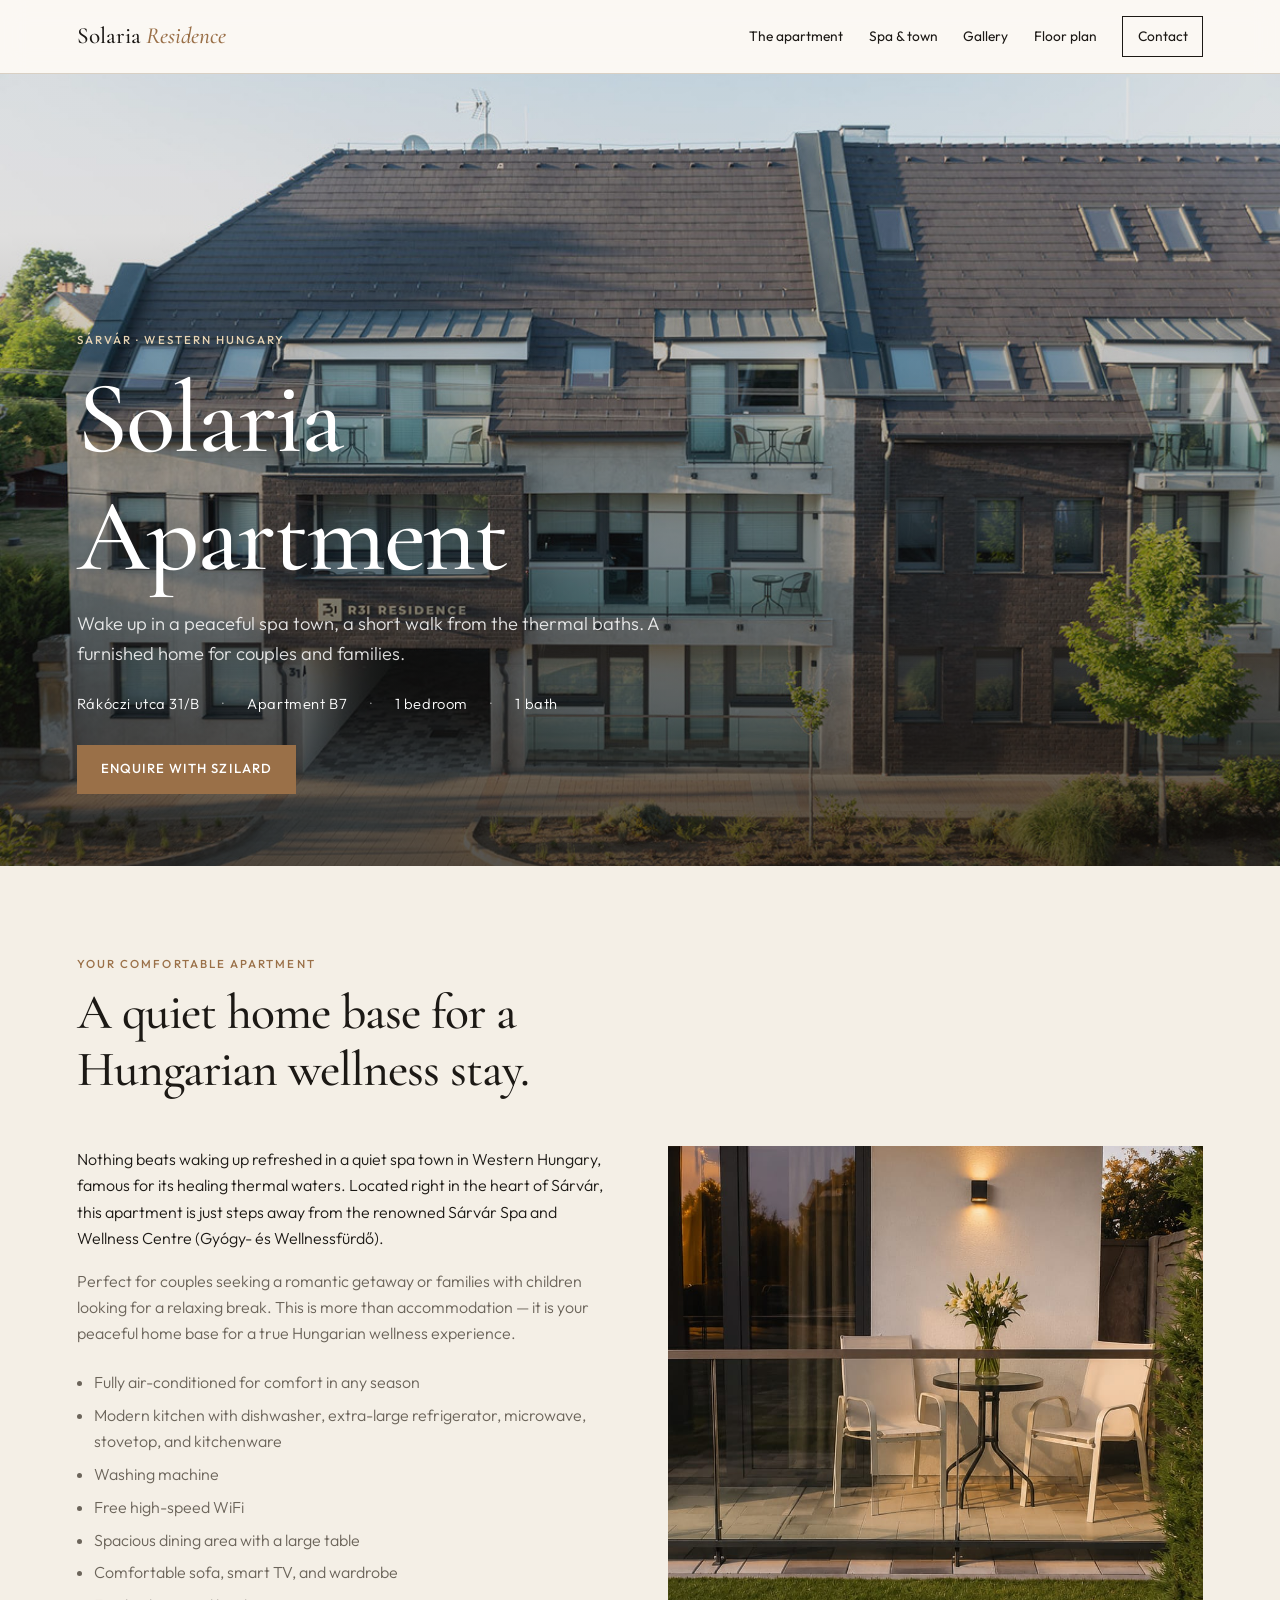
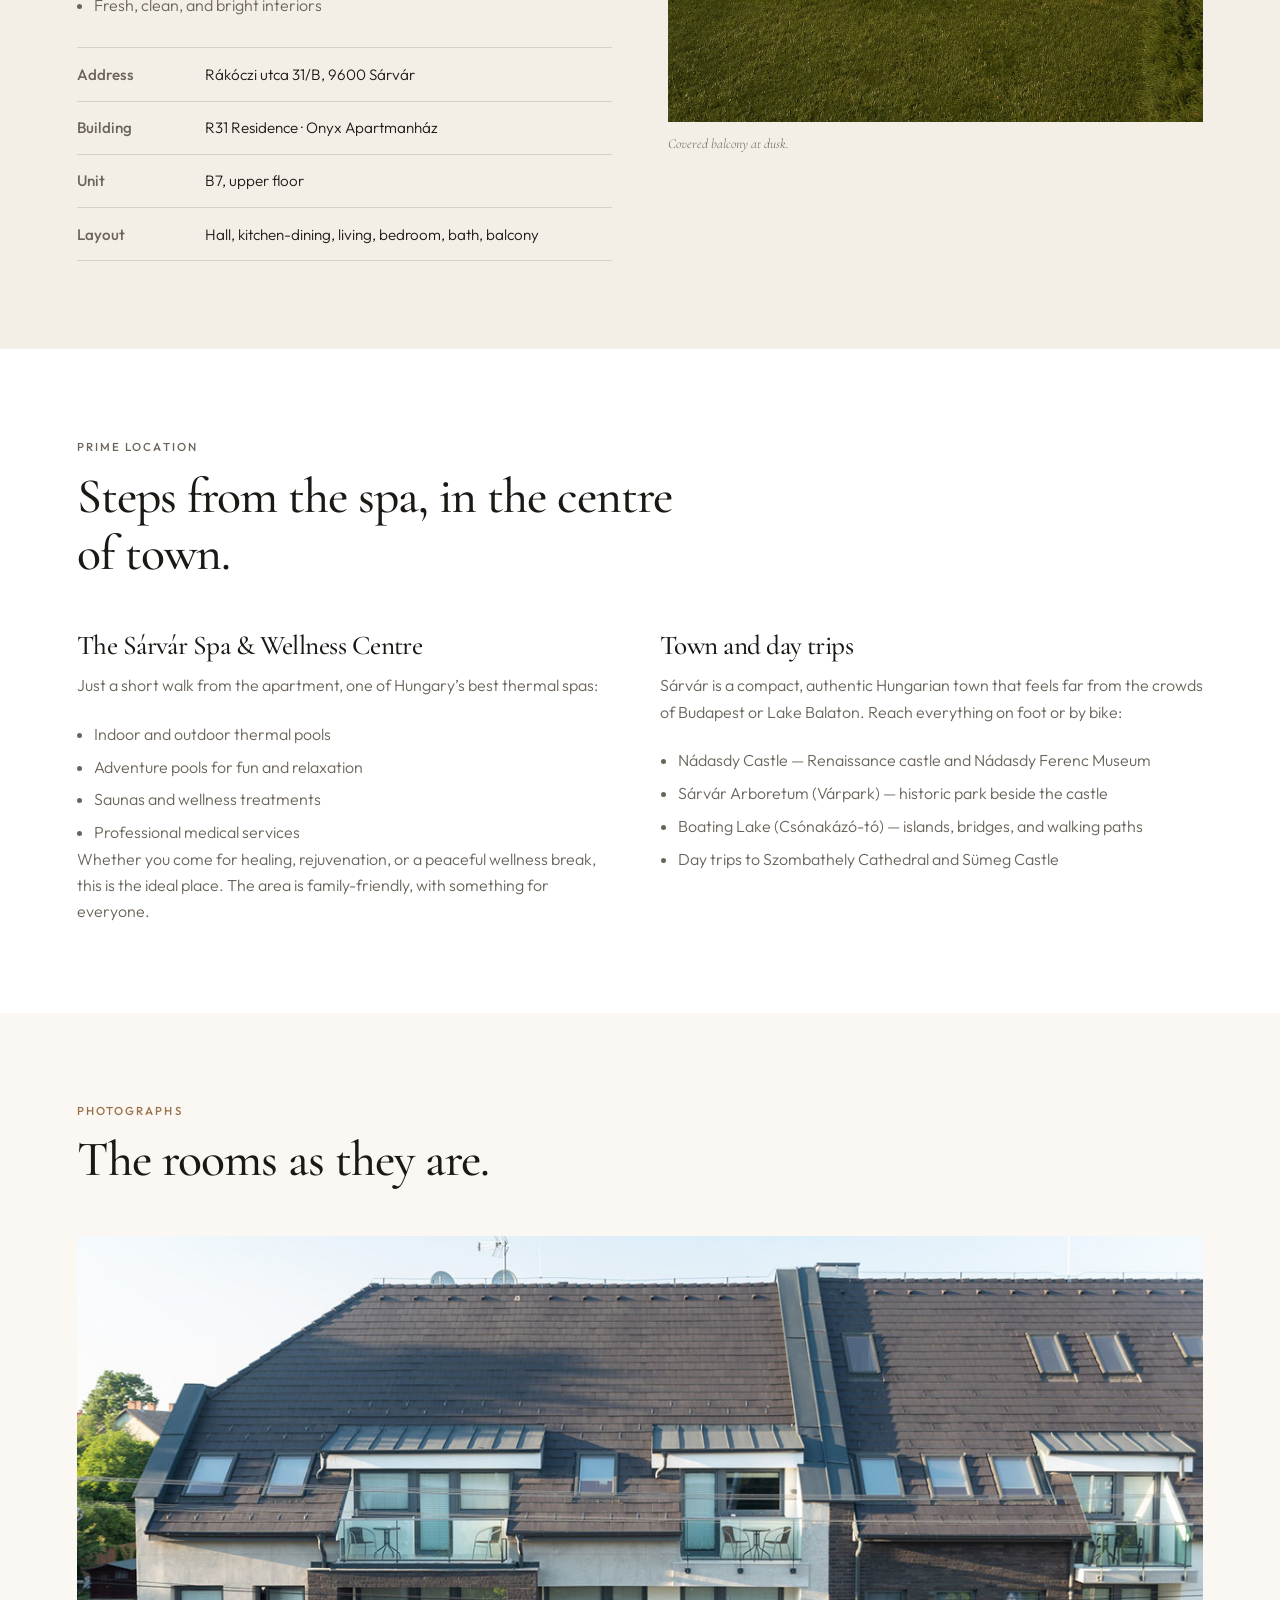
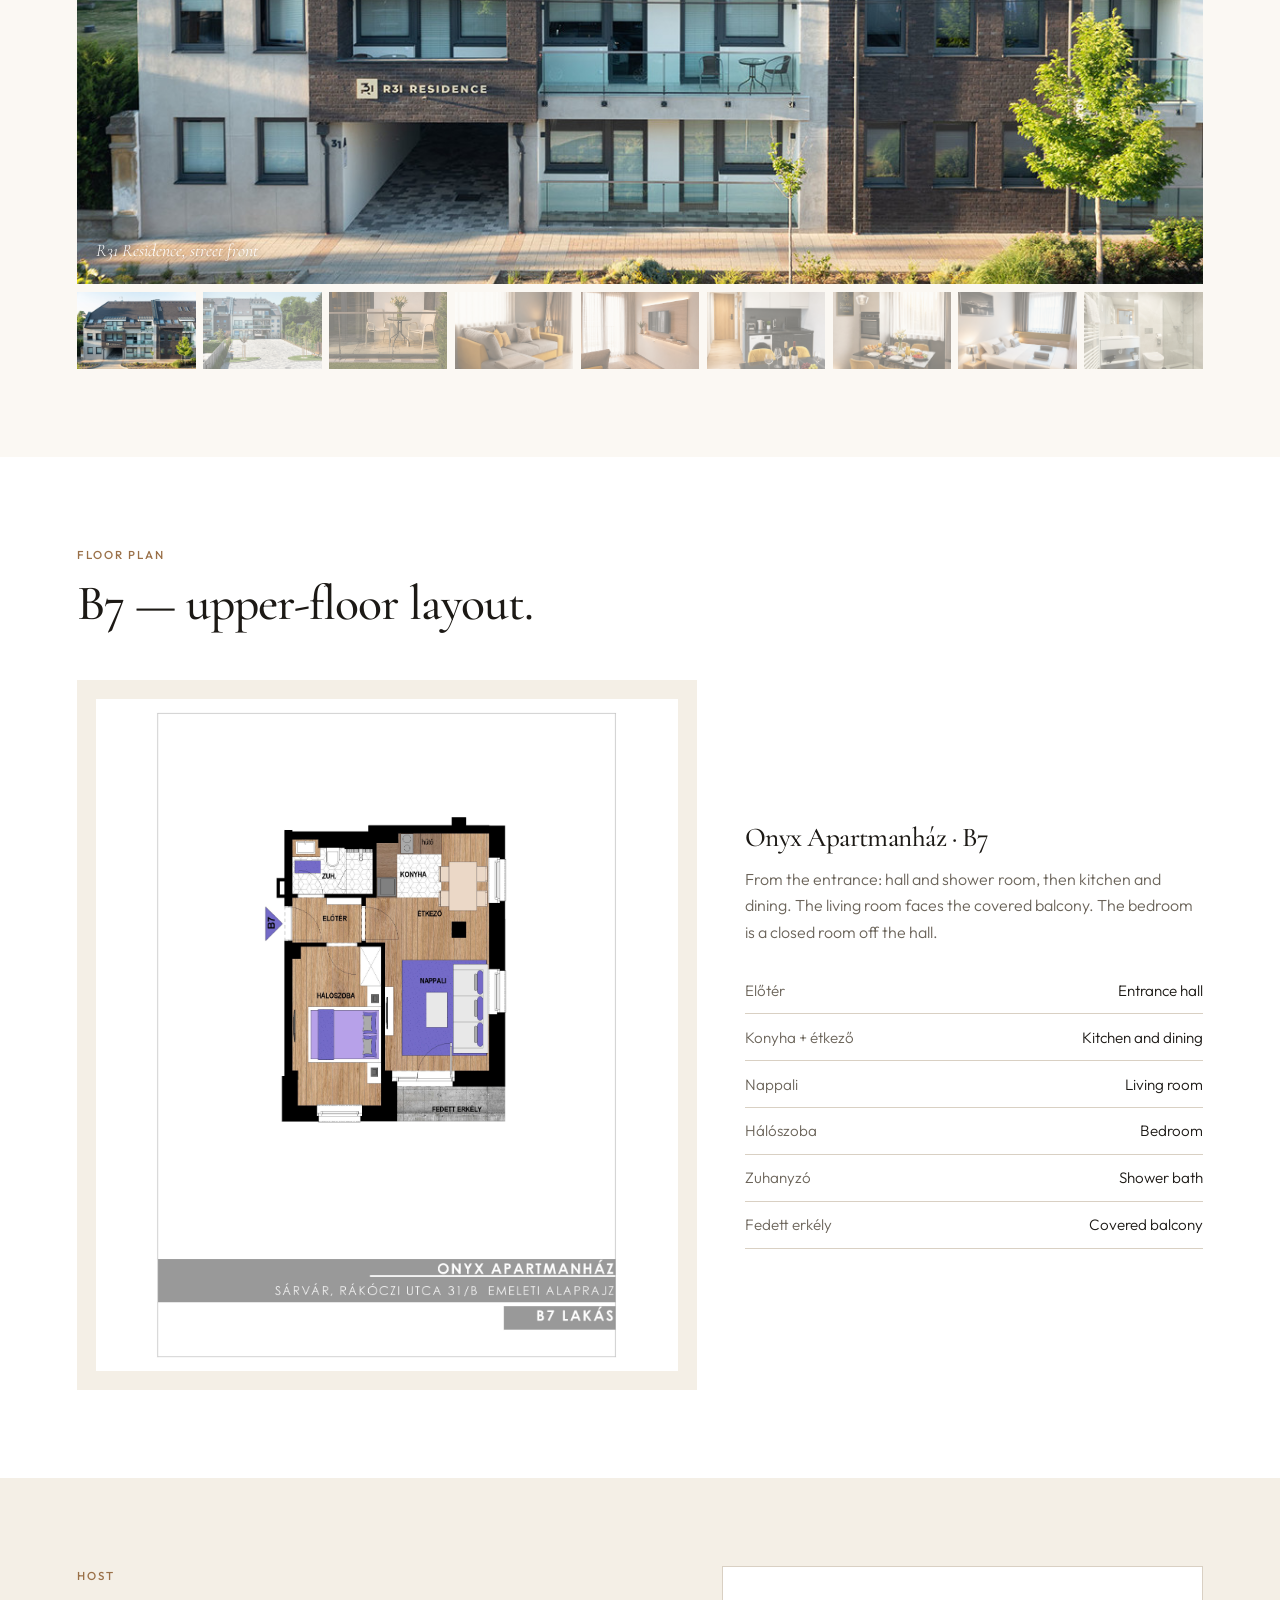
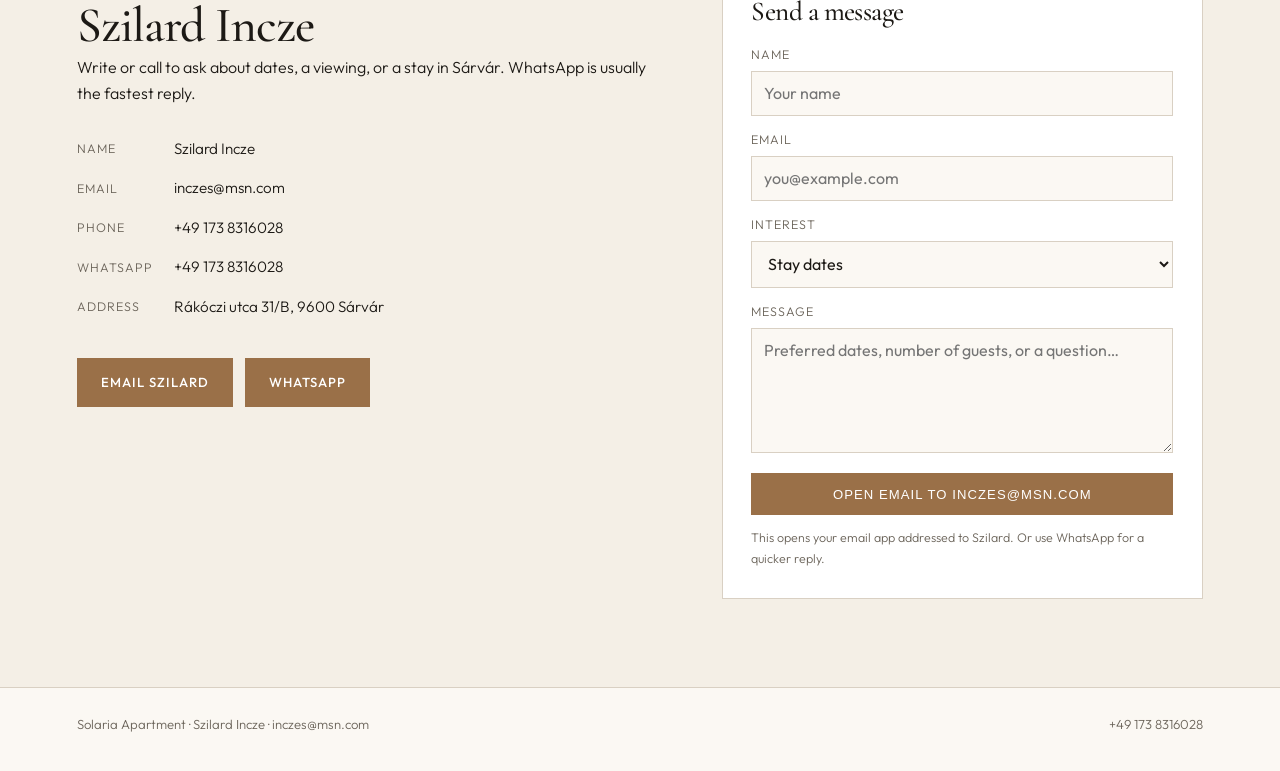
==== index.html @ 0aedefdc "Add files via upload" ====
<!DOCTYPE html>
<html lang="en">
<head>
  <meta charset="UTF-8">
  <meta name="viewport" content="width=device-width, initial-scale=1.0">
  <title>Solaria Apartment — Sárvár Wellness Escape</title>
  <link rel="preconnect" href="https://fonts.googleapis.com">
  <link rel="preconnect" href="https://fonts.gstatic.com" crossorigin>
  <link href="https://fonts.googleapis.com/css2?family=Cormorant+Garamond:ital,wght@0,400;0,500;0,600;1,400;1,500&family=Outfit:wght@300;400;500;600&display=swap" rel="stylesheet">
  <link rel="stylesheet" href="styles.css">
</head>
<body>
  <input type="checkbox" id="nav-toggle" hidden>

  <header class="site-header">
    <a class="logo" href="#top">Solaria <span>Residence</span></a>
    <label for="nav-toggle" class="menu-btn" aria-label="Open menu">
      <span></span><span></span>
    </label>
    <nav class="nav">
      <a href="#apartment">The apartment</a>
      <a href="#spa">Spa &amp; town</a>
      <a href="#gallery">Gallery</a>
      <a href="#plans">Floor plan</a>
      <a href="#contact" class="nav-cta">Contact</a>
    </nav>
  </header>

  <main id="top">
    <section class="hero">
      <img src="images/exterior-facade.jpg" alt="R31 Residence facade on Rákóczi utca, Sárvár">
      <div class="hero-overlay"></div>
      <div class="hero-copy">
        <p class="eyebrow">Sárvár · Western Hungary</p>
        <h1>Solaria Apartment</h1>
        <p class="lede">Wake up in a peaceful spa town, a short walk from the thermal baths. A furnished home for couples and families.</p>
        <div class="hero-meta">
          <span>Rákóczi utca 31/B</span>
          <span>Apartment B7</span>
          <span>1 bedroom</span>
          <span>1 bath</span>
        </div>
        <a class="btn" href="#contact">Enquire with Szilard</a>
      </div>
    </section>

    <section id="apartment" class="section featured">
      <div class="section-intro">
        <p class="eyebrow">Your comfortable apartment</p>
        <h2>A quiet home base for a Hungarian wellness stay.</h2>
      </div>
      <div class="featured-grid">
        <div class="prose">
          <p>Nothing beats waking up refreshed in a quiet spa town in Western Hungary, famous for its healing thermal waters. Located right in the heart of Sárvár, this apartment is just steps away from the renowned Sárvár Spa and Wellness Centre (Gyógy- és Wellnessfürdő).</p>
          <p>Perfect for couples seeking a romantic getaway or families with children looking for a relaxing break. This is more than accommodation — it is your peaceful home base for a true Hungarian wellness experience.</p>
          <ul class="amenity-list">
            <li>Fully air-conditioned for comfort in any season</li>
            <li>Modern kitchen with dishwasher, extra-large refrigerator, microwave, stovetop, and kitchenware</li>
            <li>Washing machine</li>
            <li>Free high-speed WiFi</li>
            <li>Spacious dining area with a large table</li>
            <li>Comfortable sofa, smart TV, and wardrobe</li>
            <li>Fresh, clean, and bright interiors</li>
          </ul>
          <ul class="facts">
            <li><strong>Address</strong> Rákóczi utca 31/B, 9600 Sárvár</li>
            <li><strong>Building</strong> R31 Residence · Onyx Apartmanház</li>
            <li><strong>Unit</strong> B7, upper floor</li>
            <li><strong>Layout</strong> Hall, kitchen-dining, living, bedroom, bath, balcony</li>
          </ul>
        </div>
        <figure class="featured-side">
          <img src="images/balcony.jpg" alt="Balcony with two chairs and evening light">
          <figcaption>Covered balcony at dusk.</figcaption>
        </figure>
      </div>
    </section>

    <section id="spa" class="section location">
      <div class="section-intro">
        <p class="eyebrow">Prime location</p>
        <h2>Steps from the spa, in the centre of town.</h2>
      </div>
      <div class="location-grid">
        <article>
          <h3>The Sárvár Spa &amp; Wellness Centre</h3>
          <p>Just a short walk from the apartment, one of Hungary’s best thermal spas:</p>
          <ul class="amenity-list">
            <li>Indoor and outdoor thermal pools</li>
            <li>Adventure pools for fun and relaxation</li>
            <li>Saunas and wellness treatments</li>
            <li>Professional medical services</li>
          </ul>
          <p>Whether you come for healing, rejuvenation, or a peaceful wellness break, this is the ideal place. The area is family-friendly, with something for everyone.</p>
        </article>
        <article>
          <h3>Town and day trips</h3>
          <p>Sárvár is a compact, authentic Hungarian town that feels far from the crowds of Budapest or Lake Balaton. Reach everything on foot or by bike:</p>
          <ul class="amenity-list">
            <li>Nádasdy Castle — Renaissance castle and Nádasdy Ferenc Museum</li>
            <li>Sárvár Arboretum (Várpark) — historic park beside the castle</li>
            <li>Boating Lake (Csónakázó-tó) — islands, bridges, and walking paths</li>
            <li>Day trips to Szombathely Cathedral and Sümeg Castle</li>
          </ul>
        </article>
      </div>
    </section>

    <section id="gallery" class="section gallery">
      <div class="section-intro">
        <p class="eyebrow">Photographs</p>
        <h2>The rooms as they are.</h2>
      </div>

      <input type="radio" name="gallery" id="g1" checked hidden>
      <input type="radio" name="gallery" id="g2" hidden>
      <input type="radio" name="gallery" id="g3" hidden>
      <input type="radio" name="gallery" id="g4" hidden>
      <input type="radio" name="gallery" id="g5" hidden>
      <input type="radio" name="gallery" id="g6" hidden>
      <input type="radio" name="gallery" id="g7" hidden>
      <input type="radio" name="gallery" id="g8" hidden>
      <input type="radio" name="gallery" id="g9" hidden>

      <div class="viewer">
        <figure class="slide s1"><img src="images/exterior-facade.jpg" alt="Street facade of R31 Residence"><figcaption>R31 Residence, street front</figcaption></figure>
        <figure class="slide s2"><img src="images/exterior-courtyard.jpg" alt="Inner courtyard and paved drive"><figcaption>Courtyard</figcaption></figure>
        <figure class="slide s3"><img src="images/balcony.jpg" alt="Terrace table and chairs at sunset"><figcaption>Balcony</figcaption></figure>
        <figure class="slide s4"><img src="images/living-sofa.jpg" alt="Mustard and grey corner sofa in the living room"><figcaption>Living room</figcaption></figure>
        <figure class="slide s5"><img src="images/living-tv.jpg" alt="Living room television wall and balcony doors"><figcaption>Living room toward the balcony</figcaption></figure>
        <figure class="slide s6"><img src="images/kitchen.jpg" alt="Kitchen counter, washer, and dining table"><figcaption>Kitchen</figcaption></figure>
        <figure class="slide s7"><img src="images/dining.jpg" alt="Dining table set for breakfast beside the oven tower"><figcaption>Dining</figcaption></figure>
        <figure class="slide s8"><img src="images/bedroom.jpg" alt="Bedroom with double bed and window"><figcaption>Bedroom</figcaption></figure>
        <figure class="slide s9"><img src="images/bathroom.jpg" alt="Shower bathroom with marble-look tile"><figcaption>Bathroom</figcaption></figure>
      </div>

      <div class="thumbs">
        <label for="g1"><img src="images/exterior-facade.jpg" alt=""></label>
        <label for="g2"><img src="images/exterior-courtyard.jpg" alt=""></label>
        <label for="g3"><img src="images/balcony.jpg" alt=""></label>
        <label for="g4"><img src="images/living-sofa.jpg" alt=""></label>
        <label for="g5"><img src="images/living-tv.jpg" alt=""></label>
        <label for="g6"><img src="images/kitchen.jpg" alt=""></label>
        <label for="g7"><img src="images/dining.jpg" alt=""></label>
        <label for="g8"><img src="images/bedroom.jpg" alt=""></label>
        <label for="g9"><img src="images/bathroom.jpg" alt=""></label>
      </div>
    </section>

    <section id="plans" class="section plans">
      <div class="section-intro">
        <p class="eyebrow">Floor plan</p>
        <h2>B7 — upper-floor layout.</h2>
      </div>
      <div class="plan-block">
        <figure>
          <img src="images/floor-plan.jpg" alt="Floor plan of apartment B7, Rákóczi utca 31/B, Sárvár">
        </figure>
        <div class="plan-notes">
          <h3>Onyx Apartmanház · B7</h3>
          <p>From the entrance: hall and shower room, then kitchen and dining. The living room faces the covered balcony. The bedroom is a closed room off the hall.</p>
          <dl>
            <div><dt>Előtér</dt><dd>Entrance hall</dd></div>
            <div><dt>Konyha + étkező</dt><dd>Kitchen and dining</dd></div>
            <div><dt>Nappali</dt><dd>Living room</dd></div>
            <div><dt>Hálószoba</dt><dd>Bedroom</dd></div>
            <div><dt>Zuhanyzó</dt><dd>Shower bath</dd></div>
            <div><dt>Fedett erkély</dt><dd>Covered balcony</dd></div>
          </dl>
        </div>
      </div>
    </section>

    <section id="contact" class="section contact">
      <div class="contact-grid">
        <div class="agent">
          <div>
            <p class="eyebrow">Host</p>
            <h2>Szilard Incze</h2>
            <p>Write or call to ask about dates, a viewing, or a stay in Sárvár. WhatsApp is usually the fastest reply.</p>
            <ul class="contact-list">
              <li><span>Name</span> Szilard Incze</li>
              <li><span>Email</span> <a href="mailto:inczes@msn.com">inczes@msn.com</a></li>
              <li><span>Phone</span> <a href="tel:+491738316028">+49 173 8316028</a></li>
              <li><span>WhatsApp</span> <a href="https://wa.me/491738316028" target="_blank" rel="noopener">+49 173 8316028</a></li>
              <li><span>Address</span> Rákóczi utca 31/B, 9600 Sárvár</li>
            </ul>
            <div class="contact-actions">
              <a class="btn" href="mailto:inczes@msn.com">Email Szilard</a>
              <a class="btn btn-ghost" href="https://wa.me/491738316028" target="_blank" rel="noopener">WhatsApp</a>
            </div>
          </div>
        </div>

        <form class="inquiry" action="mailto:inczes@msn.com" method="get" enctype="text/plain">
          <h3>Send a message</h3>
          <label>
            Name
            <input type="text" name="name" placeholder="Your name" required>
          </label>
          <label>
            Email
            <input type="email" name="email" placeholder="you@example.com" required>
          </label>
          <label>
            Interest
            <select name="subject">
              <option>Stay dates</option>
              <option>Viewing appointment</option>
              <option>Question about the apartment</option>
            </select>
          </label>
          <label>
            Message
            <textarea name="body" rows="5" placeholder="Preferred dates, number of guests, or a question…"></textarea>
          </label>
          <button type="submit" class="btn">Open email to inczes@msn.com</button>
          <p class="form-note">This opens your email app addressed to Szilard. Or use WhatsApp for a quicker reply.</p>
        </form>
      </div>
    </section>
  </main>

  <footer class="site-footer">
    <p>Solaria Apartment · Szilard Incze · inczes@msn.com</p>
    <p>+49 173 8316028</p>
  </footer>
</body>
</html>
---- styles.css ----
:root {
  --cream: #f4efe6;
  --paper: #fbf8f3;
  --ink: #1c1915;
  --muted: #6b645a;
  --line: #d9d0c3;
  --gold: #9a7048;
  --gold-deep: #7a5634;
  --shadow: 0 18px 50px rgba(28, 25, 21, 0.12);
}

*,
*::before,
*::after {
  box-sizing: border-box;
  margin: 0;
  padding: 0;
}

html {
  scroll-behavior: smooth;
}

body {
  font-family: "Outfit", system-ui, sans-serif;
  font-weight: 300;
  color: var(--ink);
  background: var(--paper);
  line-height: 1.65;
}

img {
  max-width: 100%;
  display: block;
}

a {
  color: inherit;
  text-decoration: none;
}

h1, h2, h3 {
  font-family: "Cormorant Garamond", Georgia, serif;
  font-weight: 500;
  letter-spacing: -0.02em;
  line-height: 1.15;
}

h1 { font-size: clamp(3.2rem, 8vw, 6.4rem); }
h2 { font-size: clamp(2rem, 4vw, 3.1rem); }
h3 { font-size: 1.7rem; }

.eyebrow {
  font-family: "Outfit", sans-serif;
  font-size: 0.72rem;
  font-weight: 500;
  letter-spacing: 0.18em;
  text-transform: uppercase;
  color: var(--gold);
  margin-bottom: 0.7rem;
}

.section {
  padding: 5.5rem 6vw;
}

.section-intro {
  max-width: 38rem;
  margin-bottom: 3rem;
}

.prose p + p {
  margin-top: 1rem;
  color: var(--muted);
}

.amenity-list {
  margin: 1.4rem 0 0;
  padding-left: 1.1rem;
  color: var(--muted);
}

.amenity-list li + li {
  margin-top: 0.4rem;
}

.location {
  background: #fff;
}

.location-grid {
  display: grid;
  grid-template-columns: 1fr 1fr;
  gap: 2.5rem;
}

.location h3 {
  margin-bottom: 0.7rem;
}

.location p {
  color: var(--muted);
}

.contact-actions {
  display: flex;
  flex-wrap: wrap;
  gap: 0.7rem;
  margin-top: 0.4rem;
}

.btn-ghost {
  background: transparent;
  color: var(--ink);
  border: 1px solid var(--ink);
}

.btn-ghost:hover {
  background: var(--ink);
  color: var(--paper);
}

.btn {
  display: inline-block;
  margin-top: 1.6rem;
  padding: 0.85rem 1.5rem;
  background: var(--gold);
  color: #fff;
  font-size: 0.82rem;
  font-weight: 500;
  letter-spacing: 0.08em;
  text-transform: uppercase;
  border: 0;
  cursor: pointer;
  transition: background 0.2s ease;
}

.btn:hover {
  background: var(--gold-deep);
}

.site-header {
  position: sticky;
  top: 0;
  z-index: 20;
  display: flex;
  align-items: center;
  justify-content: space-between;
  padding: 1rem 6vw;
  background: rgba(251, 248, 243, 0.92);
  backdrop-filter: blur(12px);
  border-bottom: 1px solid var(--line);
}

.logo {
  font-family: "Cormorant Garamond", serif;
  font-size: 1.45rem;
  font-weight: 500;
}

.logo span {
  font-style: italic;
  color: var(--gold);
}

.nav {
  display: flex;
  align-items: center;
  gap: 1.6rem;
  font-size: 0.86rem;
  font-weight: 400;
}

.nav a:hover {
  color: var(--gold);
}

.nav-cta {
  padding: 0.5rem 0.9rem;
  border: 1px solid var(--ink);
}

.nav-cta:hover {
  background: var(--ink);
  color: var(--paper);
}

.menu-btn {
  display: none;
  width: 28px;
  height: 16px;
  cursor: pointer;
}

.menu-btn span {
  display: block;
  height: 1px;
  background: var(--ink);
  margin: 6px 0;
}

.hero {
  position: relative;
  min-height: 88vh;
  color: #fff;
  overflow: hidden;
}

.hero img {
  width: 100%;
  height: 88vh;
  object-fit: cover;
  object-position: center 60%;
}

.hero-overlay {
  position: absolute;
  inset: 0;
  background: linear-gradient(180deg, rgba(20, 16, 12, 0.12) 20%, rgba(20, 16, 12, 0.72) 100%);
}

.hero-copy {
  position: absolute;
  left: 6vw;
  bottom: 8vh;
  max-width: 40rem;
}

.hero-copy .eyebrow {
  color: #e8d5b5;
}

.lede {
  margin-top: 0.8rem;
  font-size: 1.15rem;
  color: rgba(255, 255, 255, 0.86);
}

.hero-meta {
  display: flex;
  flex-wrap: wrap;
  gap: 0.6rem 1.4rem;
  margin-top: 1.4rem;
  font-size: 0.92rem;
  letter-spacing: 0.04em;
}

.hero-meta span + span::before {
  content: "·";
  margin-right: 1.4rem;
  opacity: 0.55;
}

.hero .btn {
  margin-top: 1.8rem;
}

.featured {
  background: var(--cream);
}

.featured-grid {
  display: grid;
  grid-template-columns: 1fr 1fr;
  gap: 3.5rem;
  align-items: start;
}

.facts {
  list-style: none;
  margin-top: 1.8rem;
  border-top: 1px solid var(--line);
}

.facts li {
  display: grid;
  grid-template-columns: 7rem 1fr;
  gap: 1rem;
  padding: 0.85rem 0;
  border-bottom: 1px solid var(--line);
  font-size: 0.95rem;
}

.facts strong {
  font-weight: 500;
  color: var(--muted);
}

.featured-side img {
  width: 100%;
  height: 36rem;
  object-fit: cover;
}

.featured-side figcaption {
  margin-top: 0.7rem;
  font-size: 0.85rem;
  color: var(--muted);
  font-style: italic;
  font-family: "Cormorant Garamond", serif;
}

.gallery .viewer {
  position: relative;
  background: #ebe4d8;
  overflow: hidden;
}

.gallery .slide {
  display: none;
}

.gallery .slide img {
  width: 100%;
  height: min(72vh, 52vw);
  min-height: 18rem;
  object-fit: cover;
}

.gallery .slide figcaption {
  position: absolute;
  left: 1.2rem;
  bottom: 1.2rem;
  color: #fff;
  font-family: "Cormorant Garamond", serif;
  font-style: italic;
  font-size: 1.1rem;
  text-shadow: 0 1px 8px rgba(0, 0, 0, 0.45);
}

#g1:checked ~ .viewer .s1,
#g2:checked ~ .viewer .s2,
#g3:checked ~ .viewer .s3,
#g4:checked ~ .viewer .s4,
#g5:checked ~ .viewer .s5,
#g6:checked ~ .viewer .s6,
#g7:checked ~ .viewer .s7,
#g8:checked ~ .viewer .s8,
#g9:checked ~ .viewer .s9 {
  display: block;
}

.thumbs {
  display: grid;
  grid-template-columns: repeat(9, 1fr);
  gap: 0.45rem;
  margin-top: 0.5rem;
}

.thumbs label {
  cursor: pointer;
  opacity: 0.5;
  transition: opacity 0.2s ease;
}

.thumbs label:hover,
#g1:checked ~ .thumbs label[for="g1"],
#g2:checked ~ .thumbs label[for="g2"],
#g3:checked ~ .thumbs label[for="g3"],
#g4:checked ~ .thumbs label[for="g4"],
#g5:checked ~ .thumbs label[for="g5"],
#g6:checked ~ .thumbs label[for="g6"],
#g7:checked ~ .thumbs label[for="g7"],
#g8:checked ~ .thumbs label[for="g8"],
#g9:checked ~ .thumbs label[for="g9"] {
  opacity: 1;
}

.thumbs img {
  width: 100%;
  height: 4.8rem;
  object-fit: cover;
}

.plans {
  background: #fff;
}

.plan-block {
  display: grid;
  grid-template-columns: 1.15fr 0.85fr;
  gap: 3rem;
  align-items: center;
}

.plan-block figure {
  background: var(--cream);
  padding: 1.2rem;
}

.plan-block figure img {
  width: 100%;
  max-height: 42rem;
  object-fit: contain;
  background: #fff;
}

.plan-notes p {
  color: var(--muted);
  margin: 0.8rem 0 1.4rem;
}

.plan-notes dl div {
  display: flex;
  justify-content: space-between;
  gap: 1rem;
  padding: 0.65rem 0;
  border-bottom: 1px solid var(--line);
  font-size: 0.95rem;
}

.plan-notes dt {
  color: var(--muted);
}

.contact {
  background: var(--cream);
}

.contact-grid {
  display: grid;
  grid-template-columns: 1.1fr 0.9fr;
  gap: 3.5rem;
  align-items: start;
}

.contact-list {
  list-style: none;
  margin-top: 1.4rem;
}

.contact-list li {
  display: grid;
  grid-template-columns: 5.5rem 1fr;
  gap: 0.6rem;
  padding: 0.45rem 0;
  font-size: 0.95rem;
}

.contact-list span {
  color: var(--muted);
  font-size: 0.78rem;
  letter-spacing: 0.08em;
  text-transform: uppercase;
  padding-top: 0.2rem;
}

.contact-list a:hover {
  color: var(--gold);
}

.inquiry {
  background: #fff;
  padding: 1.8rem;
  border: 1px solid var(--line);
}

.inquiry h3 {
  margin-bottom: 1.1rem;
}

.inquiry label {
  display: block;
  margin-bottom: 0.9rem;
  font-size: 0.78rem;
  letter-spacing: 0.08em;
  text-transform: uppercase;
  color: var(--muted);
}

.inquiry input,
.inquiry select,
.inquiry textarea {
  display: block;
  width: 100%;
  margin-top: 0.35rem;
  padding: 0.7rem 0.75rem;
  border: 1px solid var(--line);
  background: var(--paper);
  font-family: inherit;
  font-size: 1rem;
  color: var(--ink);
  text-transform: none;
  letter-spacing: 0;
}

.inquiry textarea {
  resize: vertical;
}

.inquiry .btn {
  width: 100%;
  margin-top: 0.4rem;
}

.form-note {
  margin-top: 0.8rem;
  font-size: 0.78rem;
  color: var(--muted);
}

.site-footer {
  padding: 1.6rem 6vw 2.2rem;
  border-top: 1px solid var(--line);
  display: flex;
  justify-content: space-between;
  gap: 1rem;
  flex-wrap: wrap;
  font-size: 0.82rem;
  color: var(--muted);
}

@media (max-width: 860px) {
  .menu-btn {
    display: block;
  }

  .nav {
    display: none;
    position: absolute;
    top: 100%;
    left: 0;
    right: 0;
    flex-direction: column;
    align-items: flex-start;
    gap: 0;
    background: var(--paper);
    border-bottom: 1px solid var(--line);
    padding: 0.4rem 6vw 1rem;
  }

  .nav a {
    display: block;
    width: 100%;
    padding: 0.7rem 0;
    border-bottom: 1px solid var(--line);
  }

  .nav-cta {
    border: 0;
    padding-left: 0;
  }

  #nav-toggle:checked ~ .site-header .nav {
    display: flex;
  }

  .featured-grid,
  .plan-block,
  .contact-grid,
  .location-grid {
    grid-template-columns: 1fr;
  }

  .featured-side img {
    height: 24rem;
  }

  .hero,
  .hero img {
    min-height: 78vh;
  }

  .hero img {
    height: 78vh;
  }

  .gallery .slide img {
    height: 62vw;
  }

  .thumbs {
    grid-template-columns: repeat(3, 1fr);
  }

  .thumbs img {
    height: 4.4rem;
  }

  .site-footer {
    flex-direction: column;
  }
}
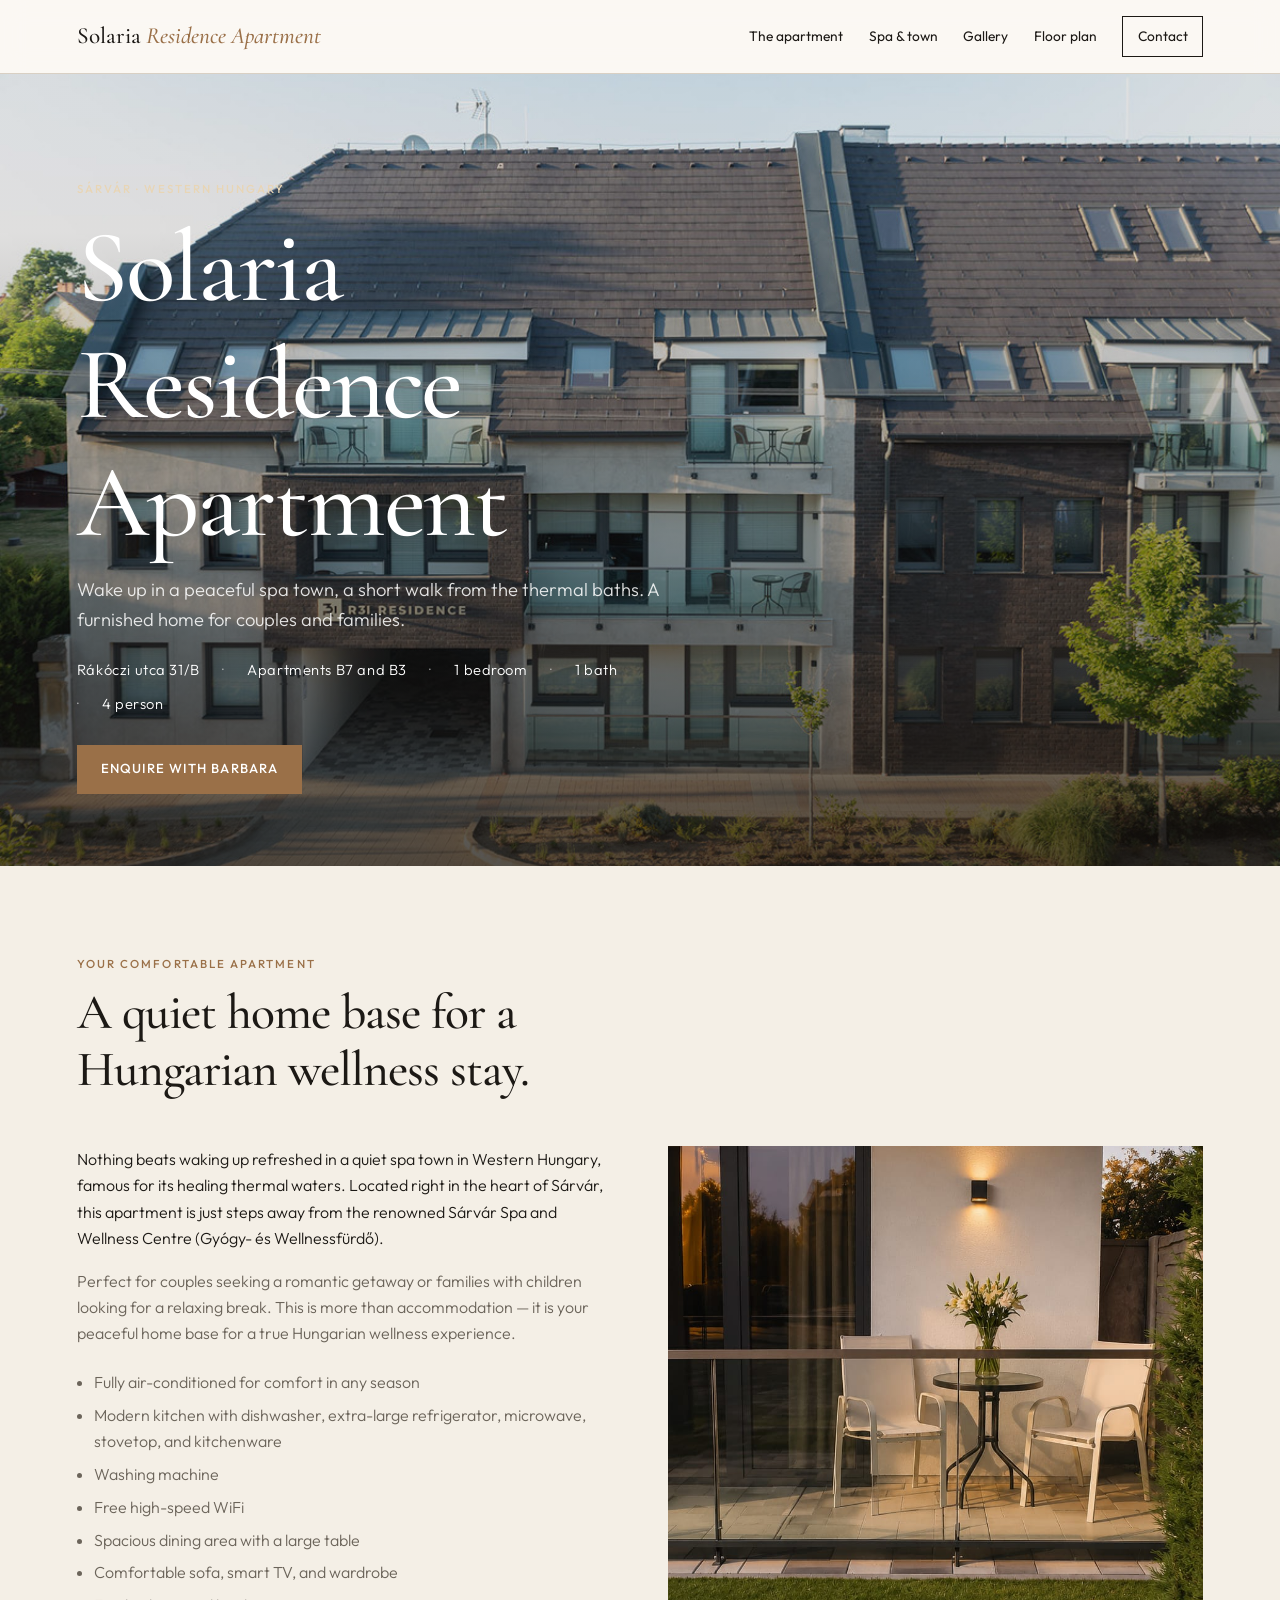
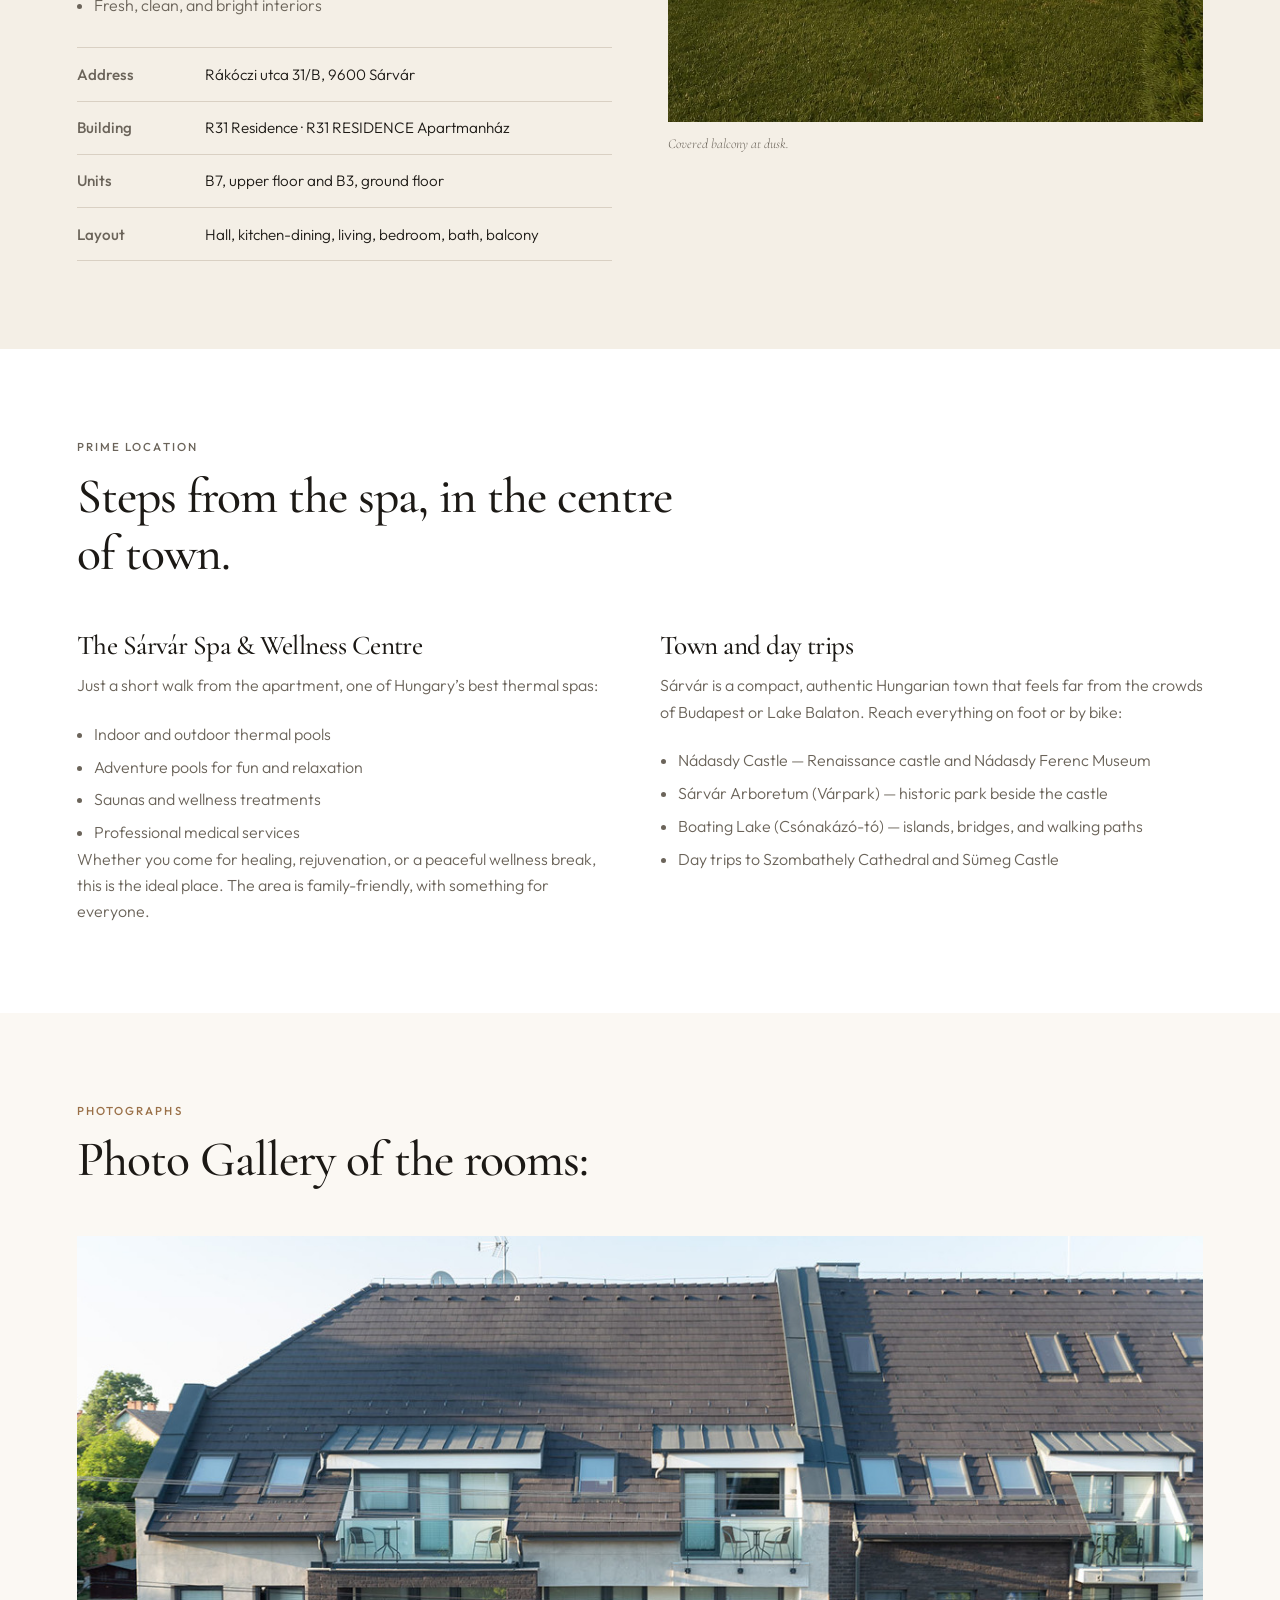
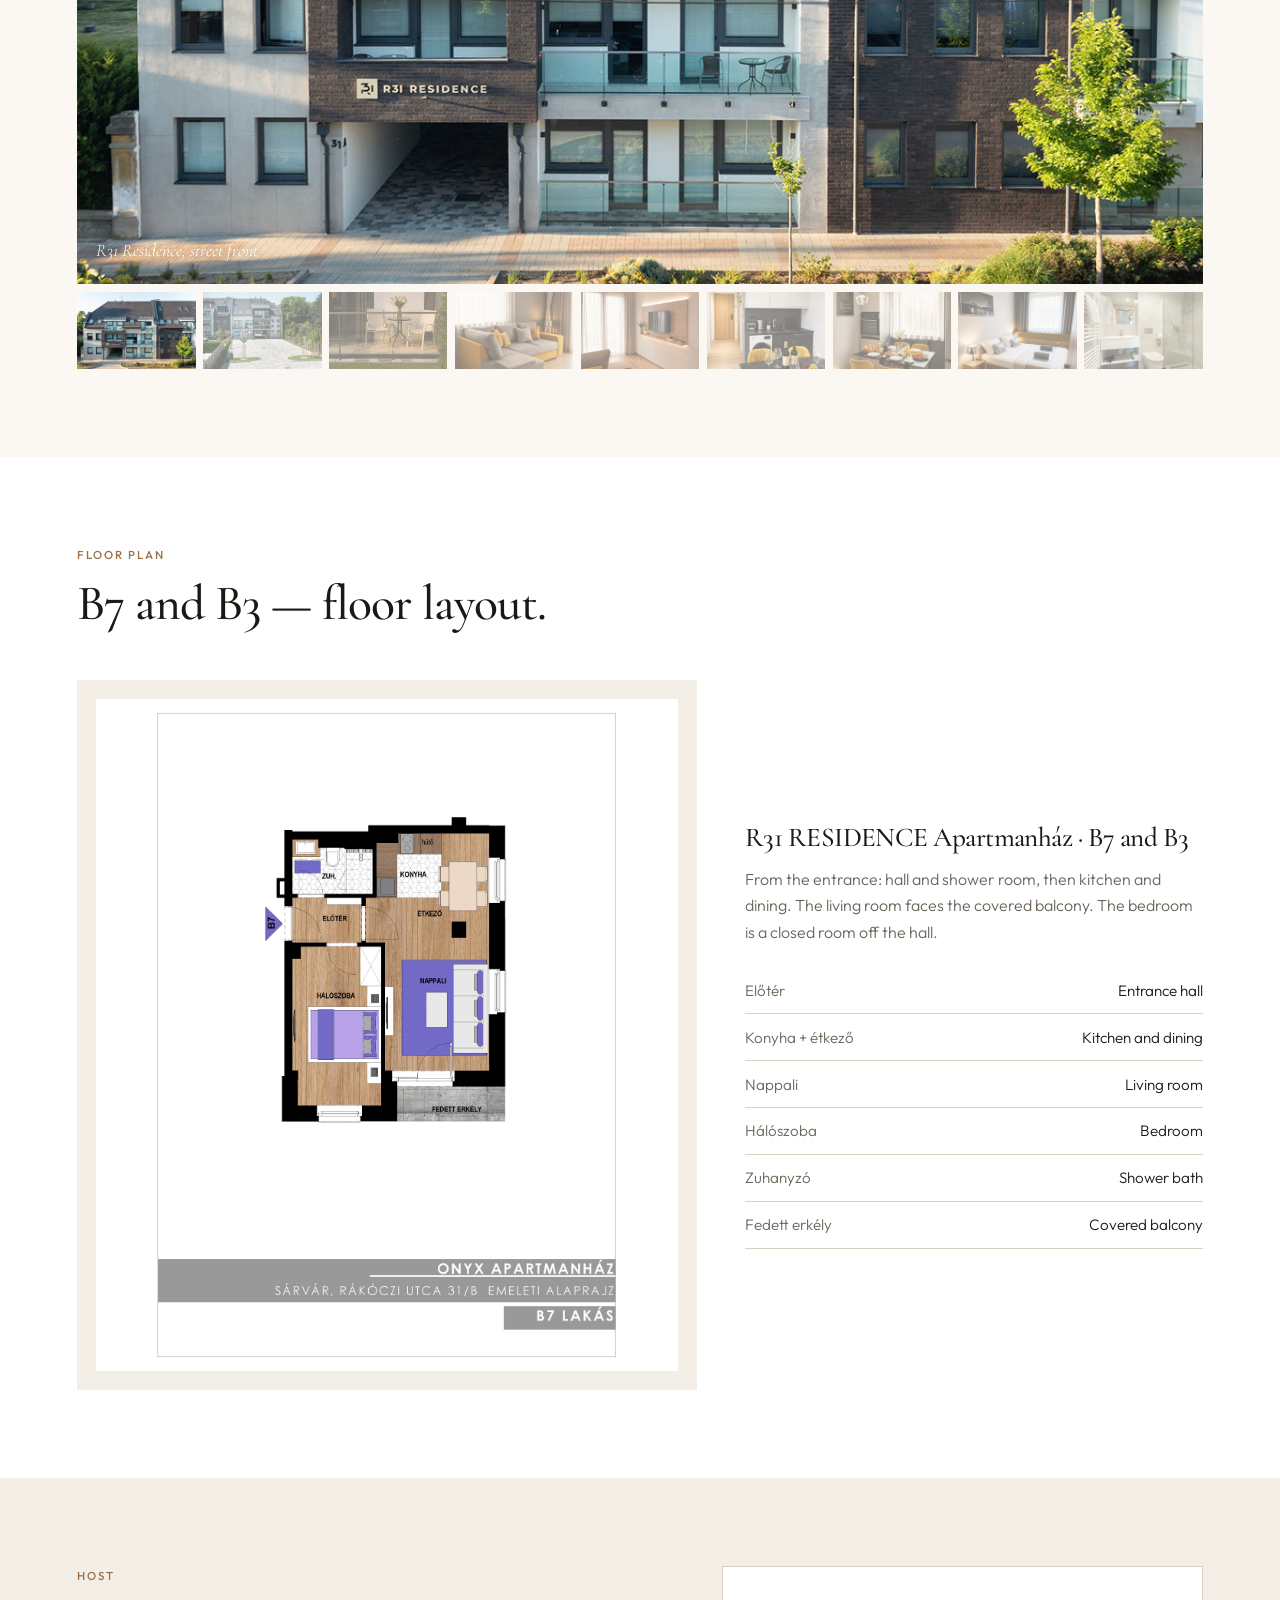
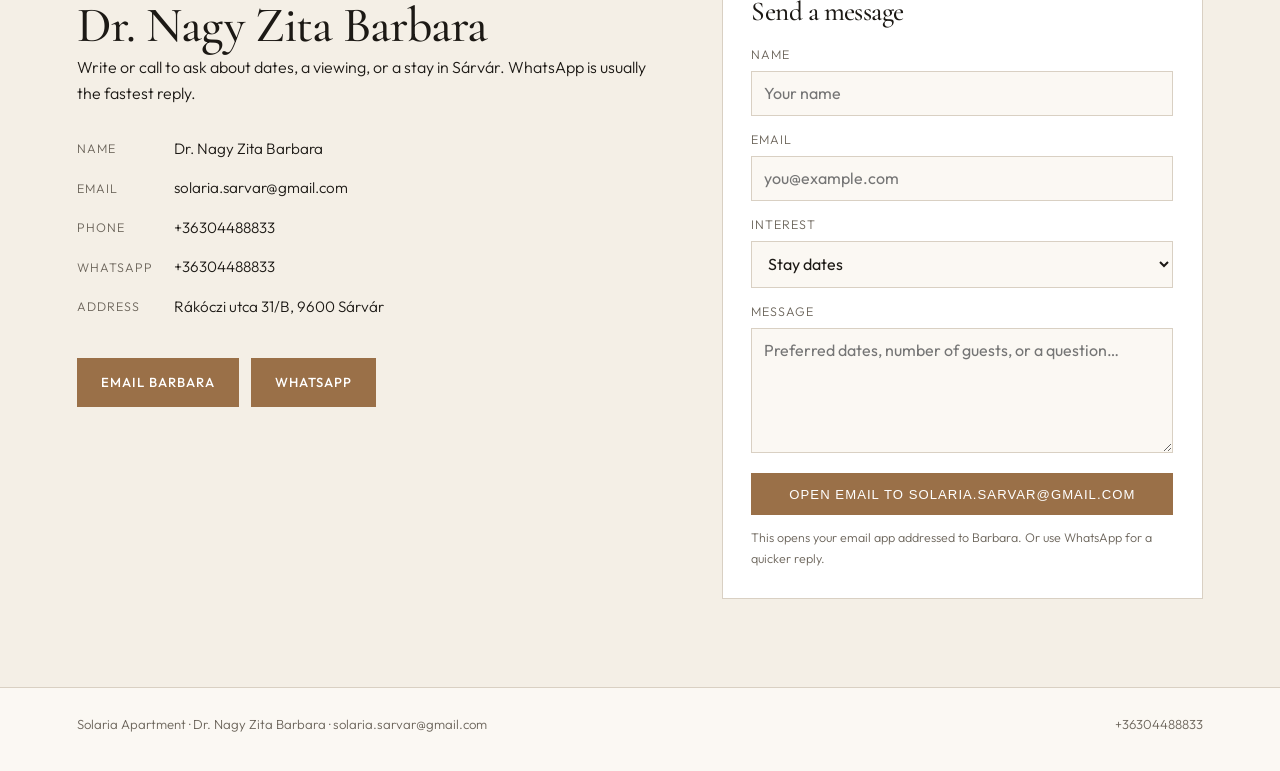
==== commit 53c950f2: "Add files via upload" ====
--- a/index.html
+++ b/index.html
@@ -13,7 +13,7 @@
   <input type="checkbox" id="nav-toggle" hidden>
 
   <header class="site-header">
-    <a class="logo" href="#top">Solaria <span>Residence</span></a>
+    <a class="logo" href="#top">Solaria <span>Residence Apartment</span></a>
     <label for="nav-toggle" class="menu-btn" aria-label="Open menu">
       <span></span><span></span>
     </label>
@@ -32,15 +32,16 @@
       <div class="hero-overlay"></div>
       <div class="hero-copy">
         <p class="eyebrow">Sárvár · Western Hungary</p>
-        <h1>Solaria Apartment</h1>
+        <h1>Solaria Residence Apartment</h1>
         <p class="lede">Wake up in a peaceful spa town, a short walk from the thermal baths. A furnished home for couples and families.</p>
         <div class="hero-meta">
           <span>Rákóczi utca 31/B</span>
-          <span>Apartment B7</span>
+          <span>Apartments B7 and B3</span>
           <span>1 bedroom</span>
           <span>1 bath</span>
-        </div>
-        <a class="btn" href="#contact">Enquire with Szilard</a>
+		  <span>4 person</span>
+        </div>
+        <a class="btn" href="#contact">Enquire with Barbara</a>
       </div>
     </section>
 
@@ -64,8 +65,8 @@
           </ul>
           <ul class="facts">
             <li><strong>Address</strong> Rákóczi utca 31/B, 9600 Sárvár</li>
-            <li><strong>Building</strong> R31 Residence · Onyx Apartmanház</li>
-            <li><strong>Unit</strong> B7, upper floor</li>
+            <li><strong>Building</strong> R31 Residence · R31 RESIDENCE Apartmanház</li>
+            <li><strong>Units</strong> B7, upper floor and B3, ground floor</li>
             <li><strong>Layout</strong> Hall, kitchen-dining, living, bedroom, bath, balcony</li>
           </ul>
         </div>
@@ -109,7 +110,7 @@
     <section id="gallery" class="section gallery">
       <div class="section-intro">
         <p class="eyebrow">Photographs</p>
-        <h2>The rooms as they are.</h2>
+        <h2>Photo Gallery of the rooms:</h2>
       </div>
 
       <input type="radio" name="gallery" id="g1" checked hidden>
@@ -150,14 +151,14 @@
     <section id="plans" class="section plans">
       <div class="section-intro">
         <p class="eyebrow">Floor plan</p>
-        <h2>B7 — upper-floor layout.</h2>
+        <h2>B7 and B3 — floor layout.</h2>
       </div>
       <div class="plan-block">
         <figure>
           <img src="images/floor-plan.jpg" alt="Floor plan of apartment B7, Rákóczi utca 31/B, Sárvár">
         </figure>
         <div class="plan-notes">
-          <h3>Onyx Apartmanház · B7</h3>
+          <h3>R31 RESIDENCE Apartmanház · B7 and B3</h3>
           <p>From the entrance: hall and shower room, then kitchen and dining. The living room faces the covered balcony. The bedroom is a closed room off the hall.</p>
           <dl>
             <div><dt>Előtér</dt><dd>Entrance hall</dd></div>
@@ -176,23 +177,23 @@
         <div class="agent">
           <div>
             <p class="eyebrow">Host</p>
-            <h2>Szilard Incze</h2>
+            <h2>Dr. Nagy Zita Barbara</h2>
             <p>Write or call to ask about dates, a viewing, or a stay in Sárvár. WhatsApp is usually the fastest reply.</p>
             <ul class="contact-list">
-              <li><span>Name</span> Szilard Incze</li>
-              <li><span>Email</span> <a href="mailto:inczes@msn.com">inczes@msn.com</a></li>
-              <li><span>Phone</span> <a href="tel:+491738316028">+49 173 8316028</a></li>
-              <li><span>WhatsApp</span> <a href="https://wa.me/491738316028" target="_blank" rel="noopener">+49 173 8316028</a></li>
+              <li><span>Name</span> Dr. Nagy Zita Barbara</li>
+              <li><span>Email</span> <a href="mailto:solaria.sarvar@gmail.com">solaria.sarvar@gmail.com</a></li>
+              <li><span>Phone</span> <a href="tel:+36304488833">+36304488833</a></li>
+              <li><span>WhatsApp</span> <a href="https://wa.me/36304488833" target="_blank" rel="noopener">+36304488833</a></li>
               <li><span>Address</span> Rákóczi utca 31/B, 9600 Sárvár</li>
             </ul>
             <div class="contact-actions">
-              <a class="btn" href="mailto:inczes@msn.com">Email Szilard</a>
-              <a class="btn btn-ghost" href="https://wa.me/491738316028" target="_blank" rel="noopener">WhatsApp</a>
+              <a class="btn" href="mailto:solaria.sarvar@gmail.com">Email Barbara</a>
+              <a class="btn btn-ghost" href="https://wa.me/36304488833" target="_blank" rel="noopener">WhatsApp</a>
             </div>
           </div>
         </div>
 
-        <form class="inquiry" action="mailto:inczes@msn.com" method="get" enctype="text/plain">
+        <form class="inquiry" action="mailto:solaria.sarvar@gmail.com" method="get" enctype="text/plain">
           <h3>Send a message</h3>
           <label>
             Name
@@ -214,16 +215,16 @@
             Message
             <textarea name="body" rows="5" placeholder="Preferred dates, number of guests, or a question…"></textarea>
           </label>
-          <button type="submit" class="btn">Open email to inczes@msn.com</button>
-          <p class="form-note">This opens your email app addressed to Szilard. Or use WhatsApp for a quicker reply.</p>
+          <button type="submit" class="btn">Open email to solaria.sarvar@gmail.com</button>
+          <p class="form-note">This opens your email app addressed to Barbara. Or use WhatsApp for a quicker reply.</p>
         </form>
       </div>
     </section>
   </main>
 
   <footer class="site-footer">
-    <p>Solaria Apartment · Szilard Incze · inczes@msn.com</p>
-    <p>+49 173 8316028</p>
+    <p>Solaria Apartment · Dr. Nagy Zita Barbara · solaria.sarvar@gmail.com</p>
+    <p>+36304488833</p>
   </footer>
 </body>
 </html>
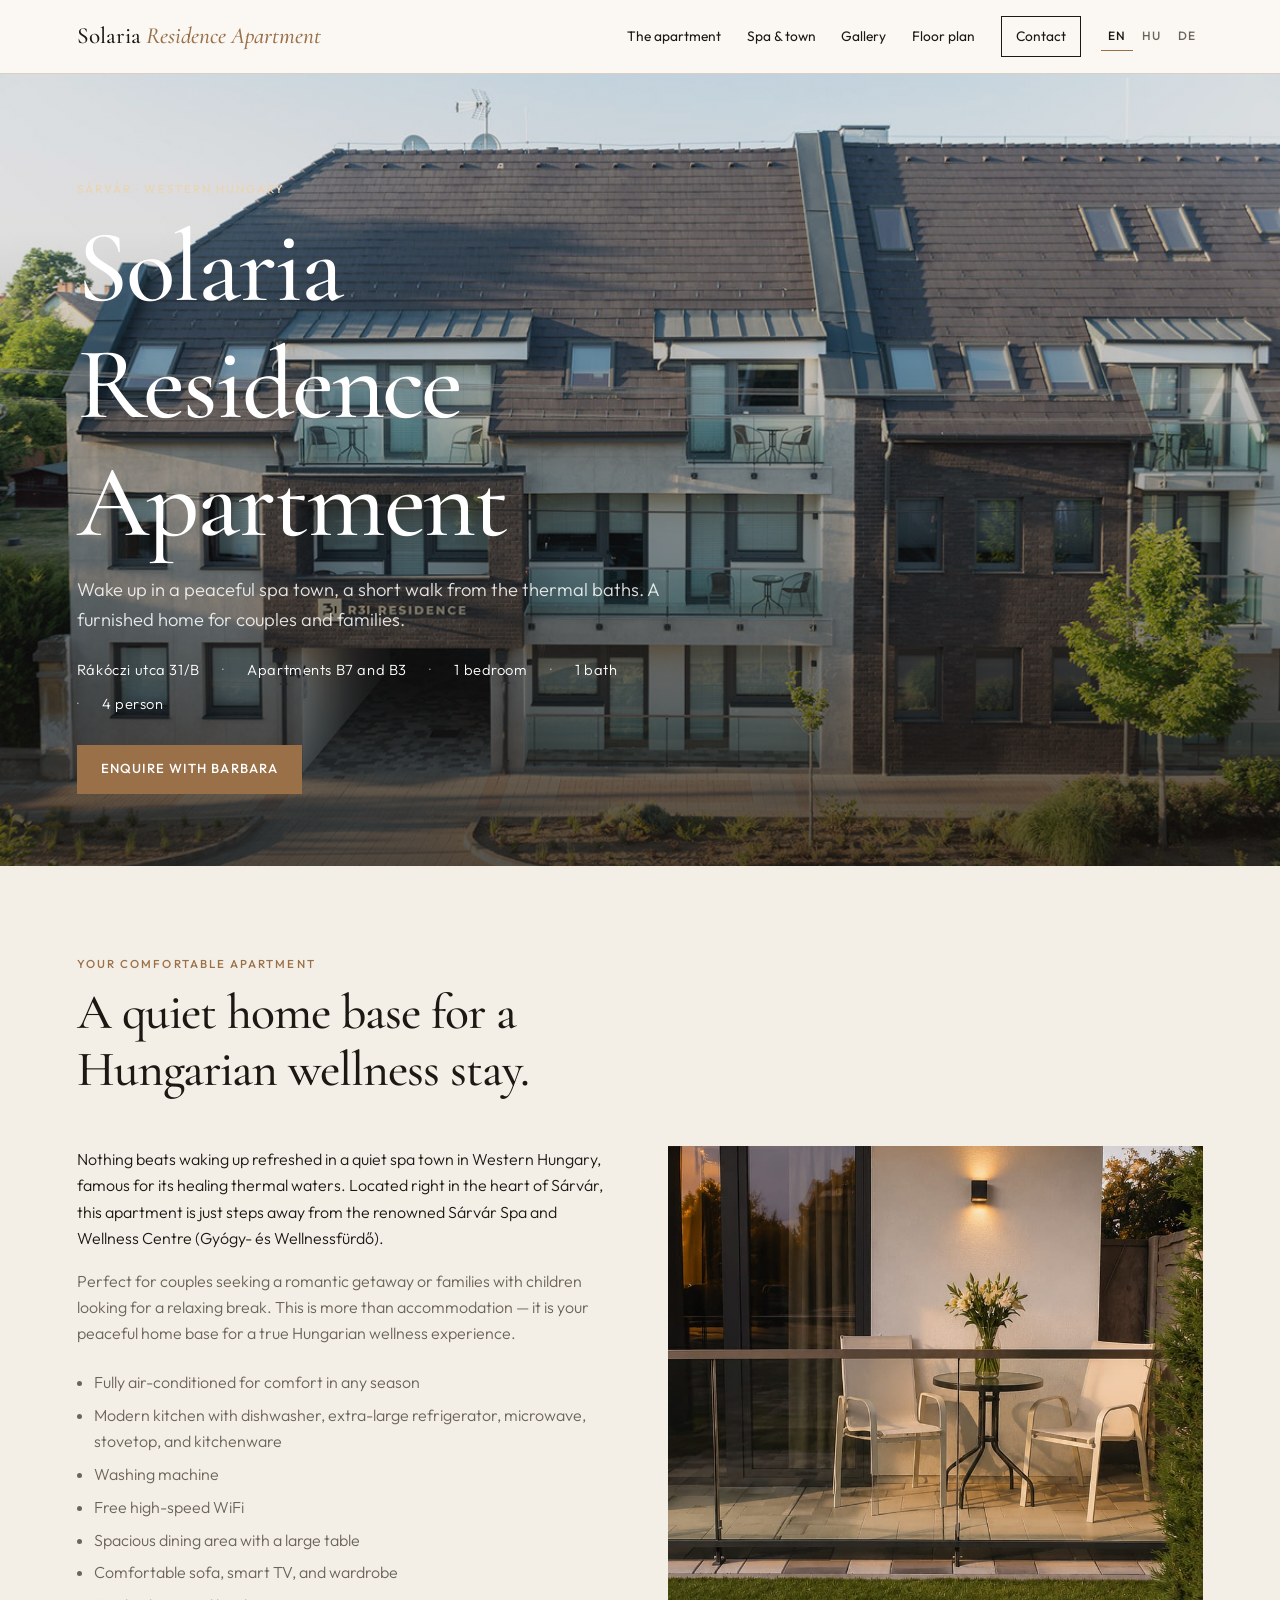
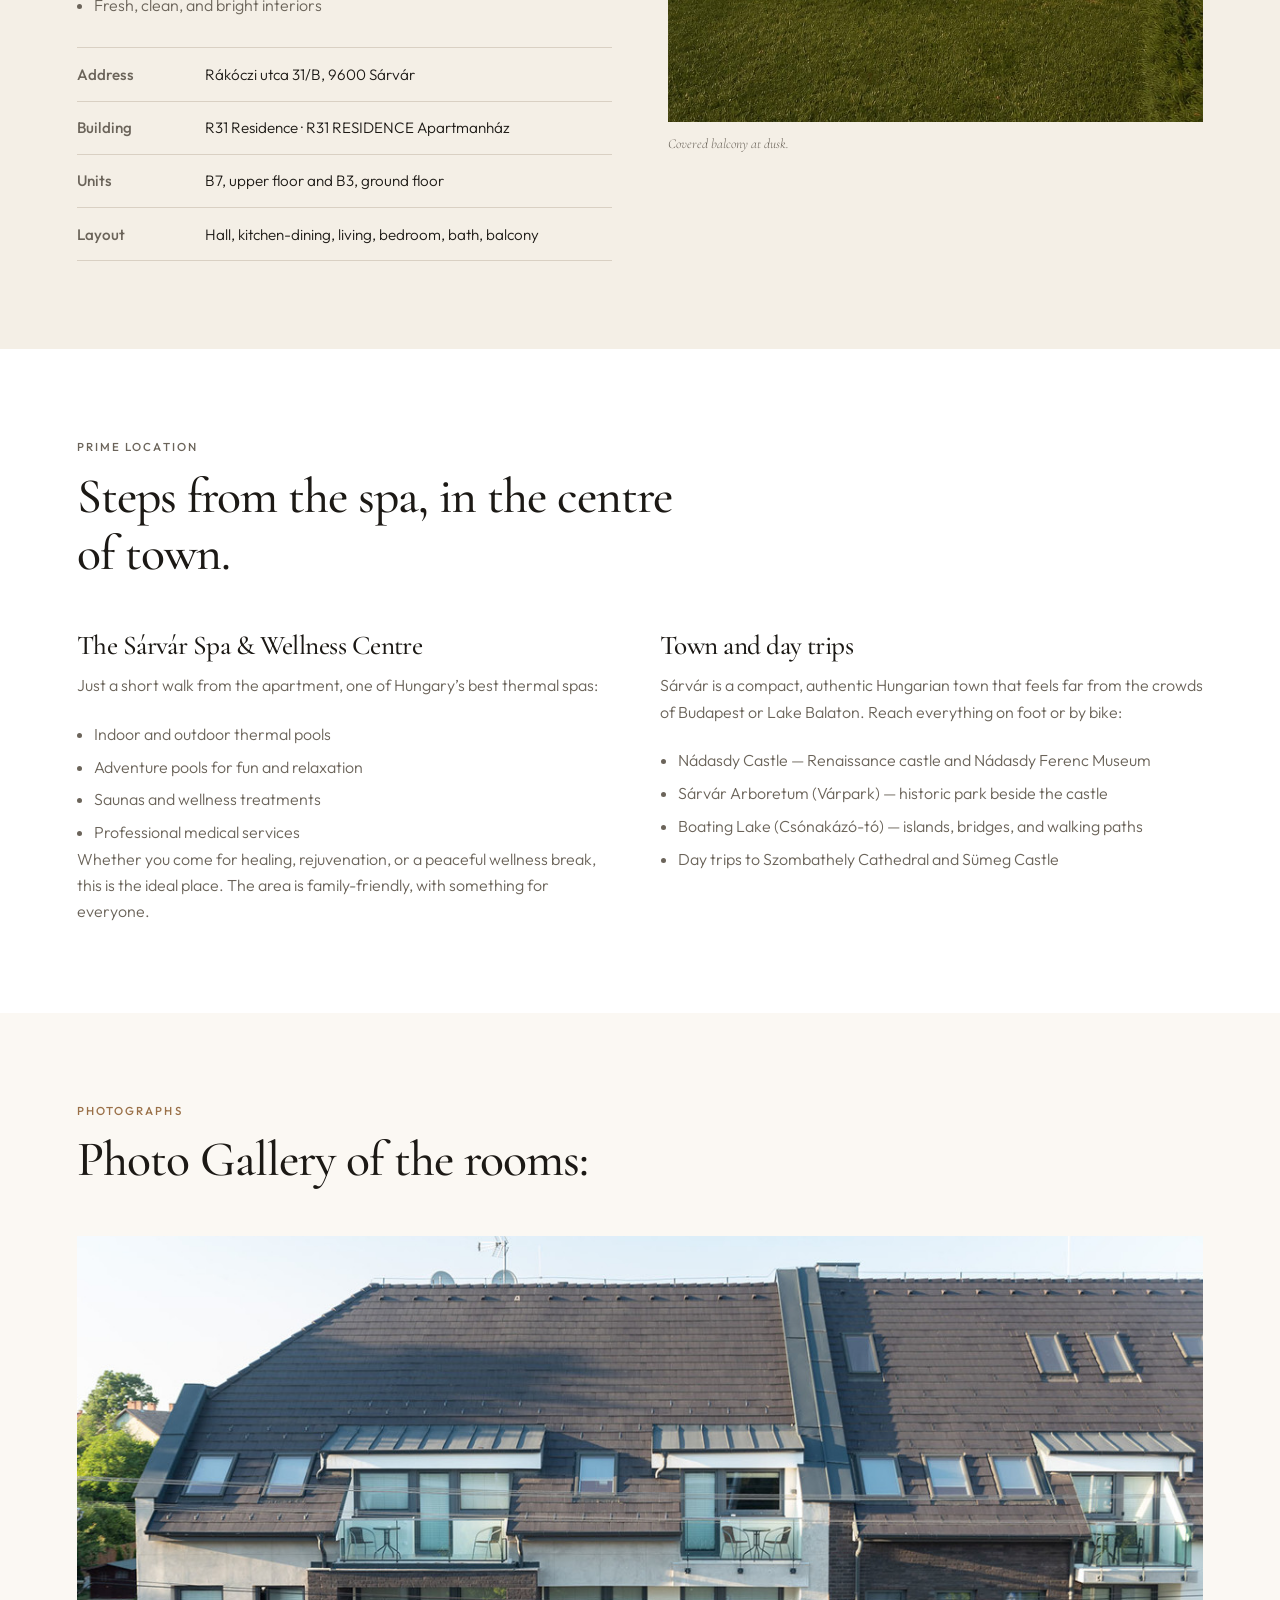
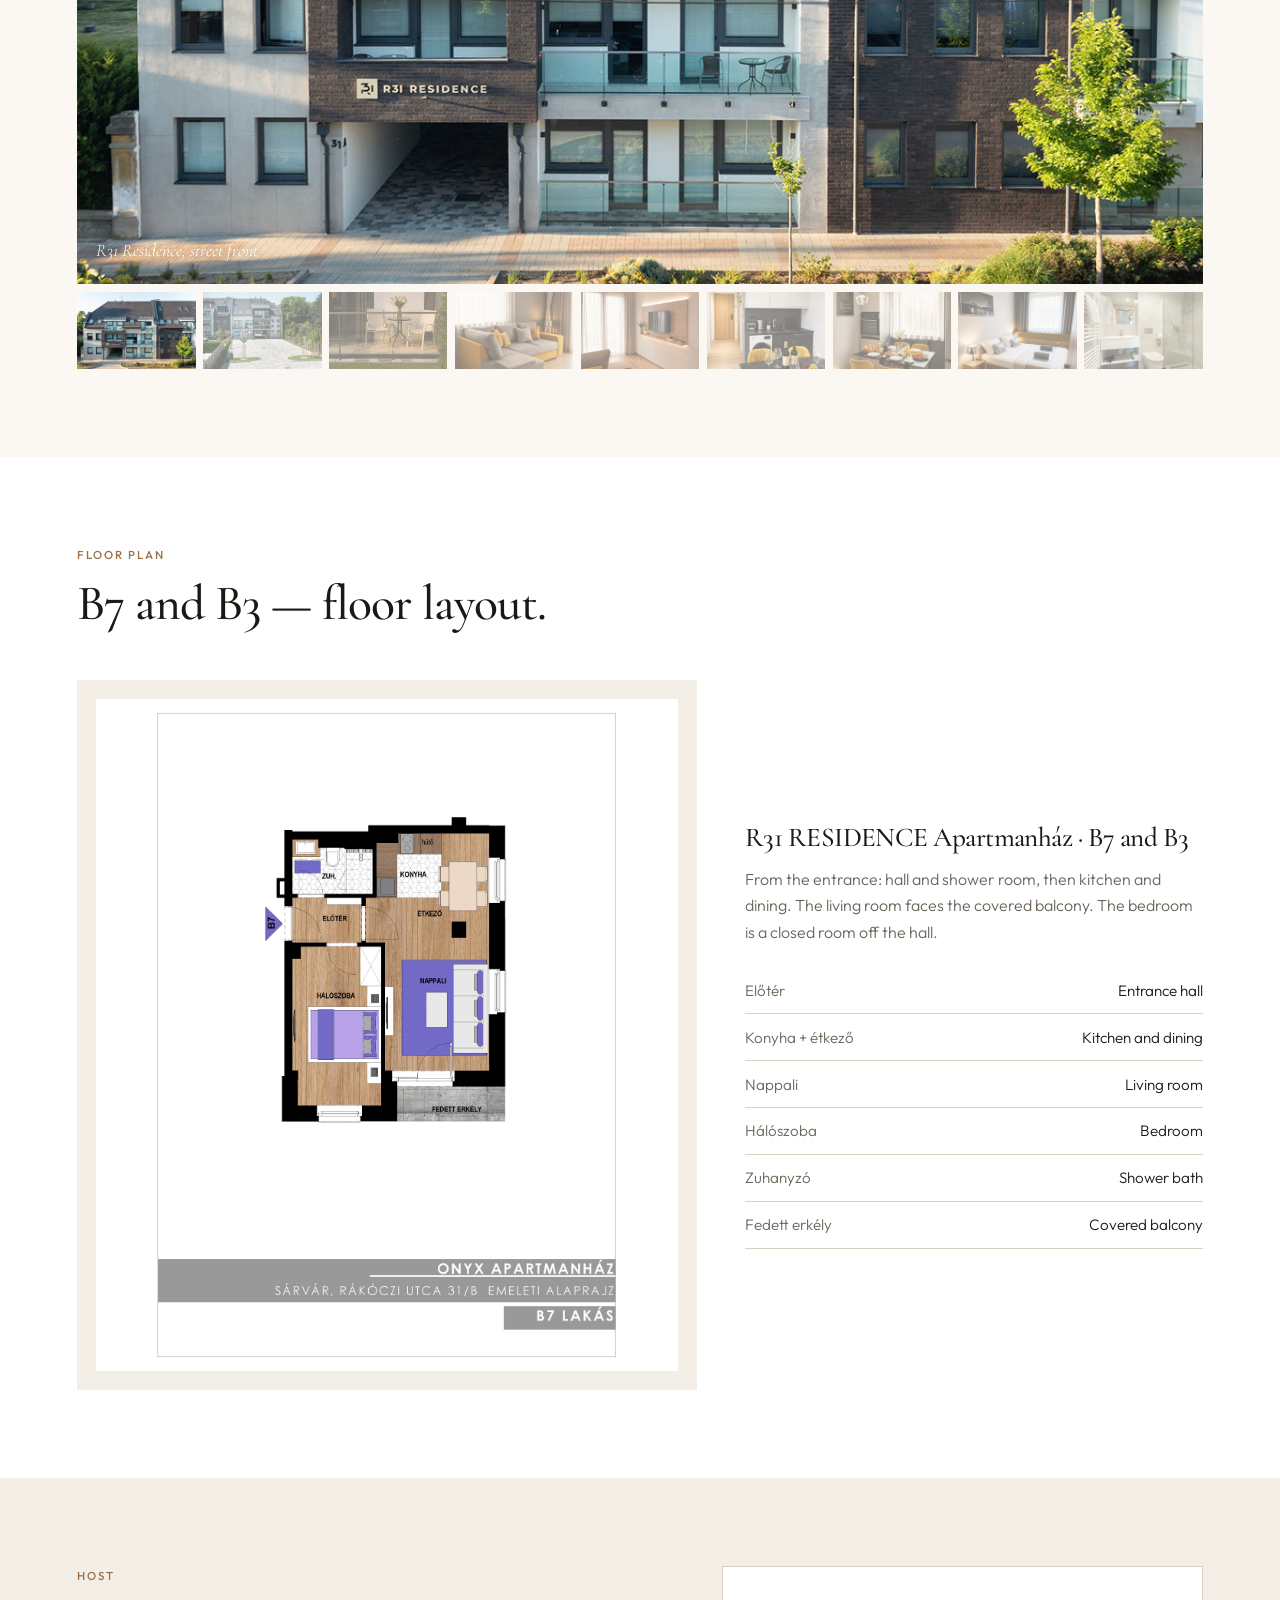
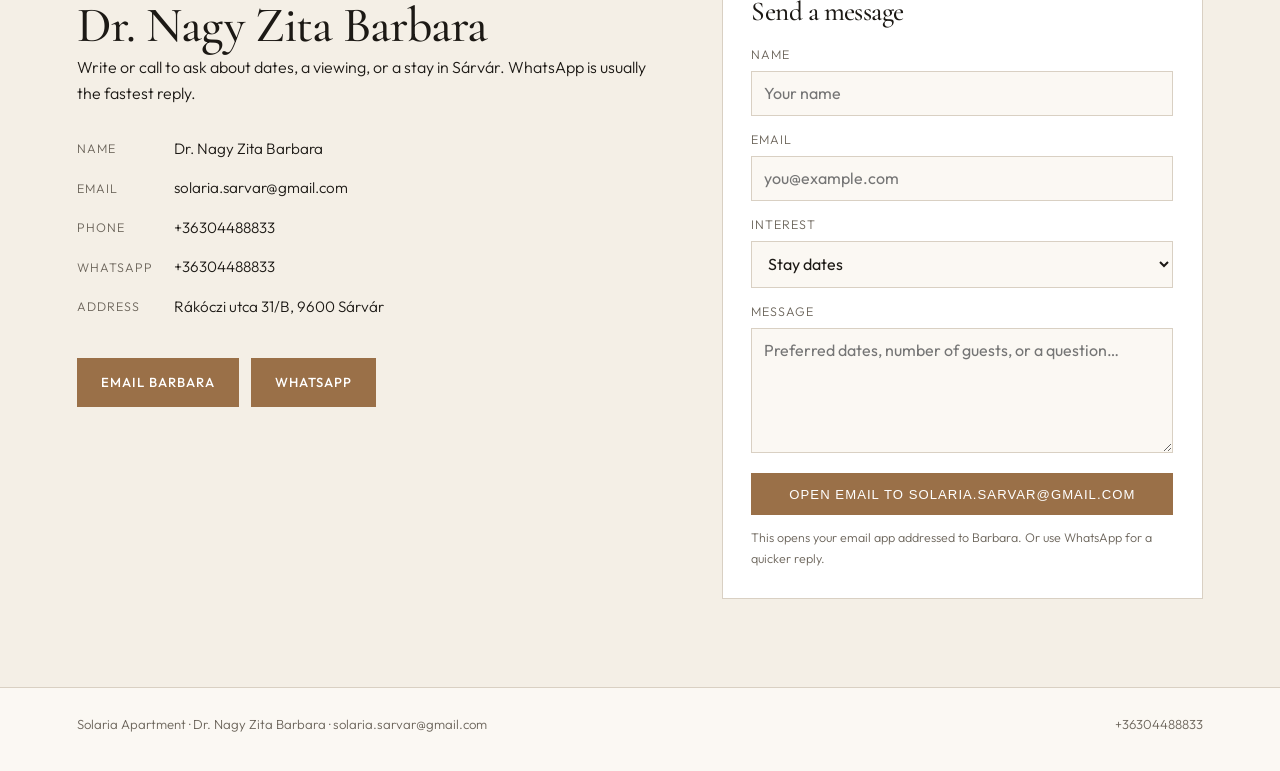
==== commit d2b24dd9: "Add files via upload" ====
--- a/index.html
+++ b/index.html
@@ -4,6 +4,9 @@
   <meta charset="UTF-8">
   <meta name="viewport" content="width=device-width, initial-scale=1.0">
   <title>Solaria Apartment — Sárvár Wellness Escape</title>
+  <link rel="alternate" hreflang="en" href="index.html">
+  <link rel="alternate" hreflang="hu" href="hu.html">
+  <link rel="alternate" hreflang="de" href="de.html">
   <link rel="preconnect" href="https://fonts.googleapis.com">
   <link rel="preconnect" href="https://fonts.gstatic.com" crossorigin>
   <link href="https://fonts.googleapis.com/css2?family=Cormorant+Garamond:ital,wght@0,400;0,500;0,600;1,400;1,500&family=Outfit:wght@300;400;500;600&display=swap" rel="stylesheet">
@@ -14,9 +17,6 @@
 
   <header class="site-header">
     <a class="logo" href="#top">Solaria <span>Residence Apartment</span></a>
-    <label for="nav-toggle" class="menu-btn" aria-label="Open menu">
-      <span></span><span></span>
-    </label>
     <nav class="nav">
       <a href="#apartment">The apartment</a>
       <a href="#spa">Spa &amp; town</a>
@@ -24,6 +24,16 @@
       <a href="#plans">Floor plan</a>
       <a href="#contact" class="nav-cta">Contact</a>
     </nav>
+    <div class="header-tools">
+      <nav class="langs" aria-label="Language">
+        <a href="index.html" hreflang="en" lang="en" class="is-active">EN</a>
+        <a href="hu.html" hreflang="hu" lang="hu">HU</a>
+        <a href="de.html" hreflang="de" lang="de">DE</a>
+      </nav>
+      <label for="nav-toggle" class="menu-btn" aria-label="Open menu">
+        <span></span><span></span>
+      </label>
+    </div>
   </header>
 
   <main id="top">
--- a/styles.css
+++ b/styles.css
@@ -163,12 +163,43 @@
   color: var(--gold);
 }
 
+.header-tools {
+  display: flex;
+  align-items: center;
+  gap: 1rem;
+}
+
+.langs {
+  display: flex;
+  align-items: center;
+  gap: 0.15rem;
+  font-size: 0.75rem;
+  font-weight: 500;
+  letter-spacing: 0.08em;
+}
+
+.langs a {
+  padding: 0.28rem 0.45rem;
+  color: var(--muted);
+}
+
+.langs a:hover,
+.langs a.is-active {
+  color: var(--ink);
+}
+
+.langs a.is-active {
+  border-bottom: 1px solid var(--gold);
+}
+
 .nav {
   display: flex;
   align-items: center;
   gap: 1.6rem;
   font-size: 0.86rem;
   font-weight: 400;
+  margin-left: auto;
+  margin-right: 1.2rem;
 }
 
 .nav a:hover {
@@ -515,6 +546,10 @@
     display: block;
   }
 
+  .header-tools {
+    margin-left: auto;
+  }
+
   .nav {
     display: none;
     position: absolute;
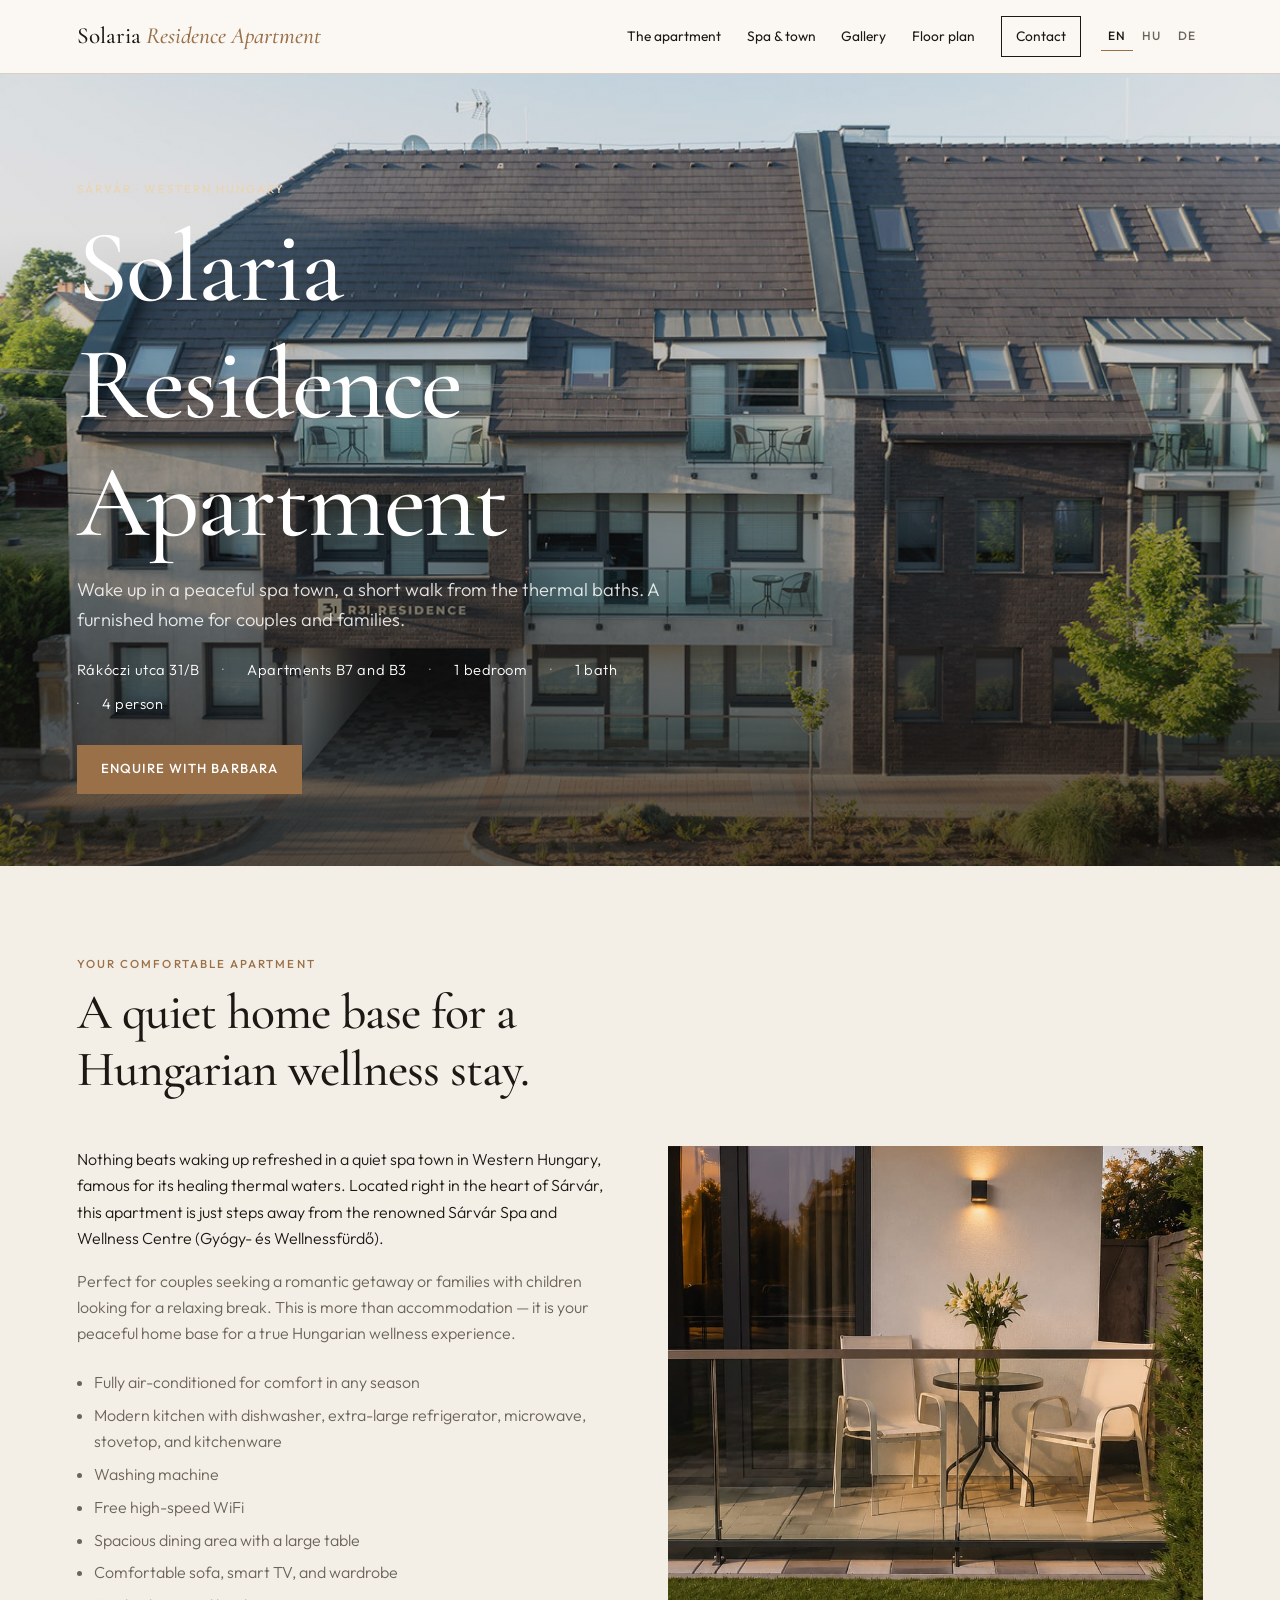
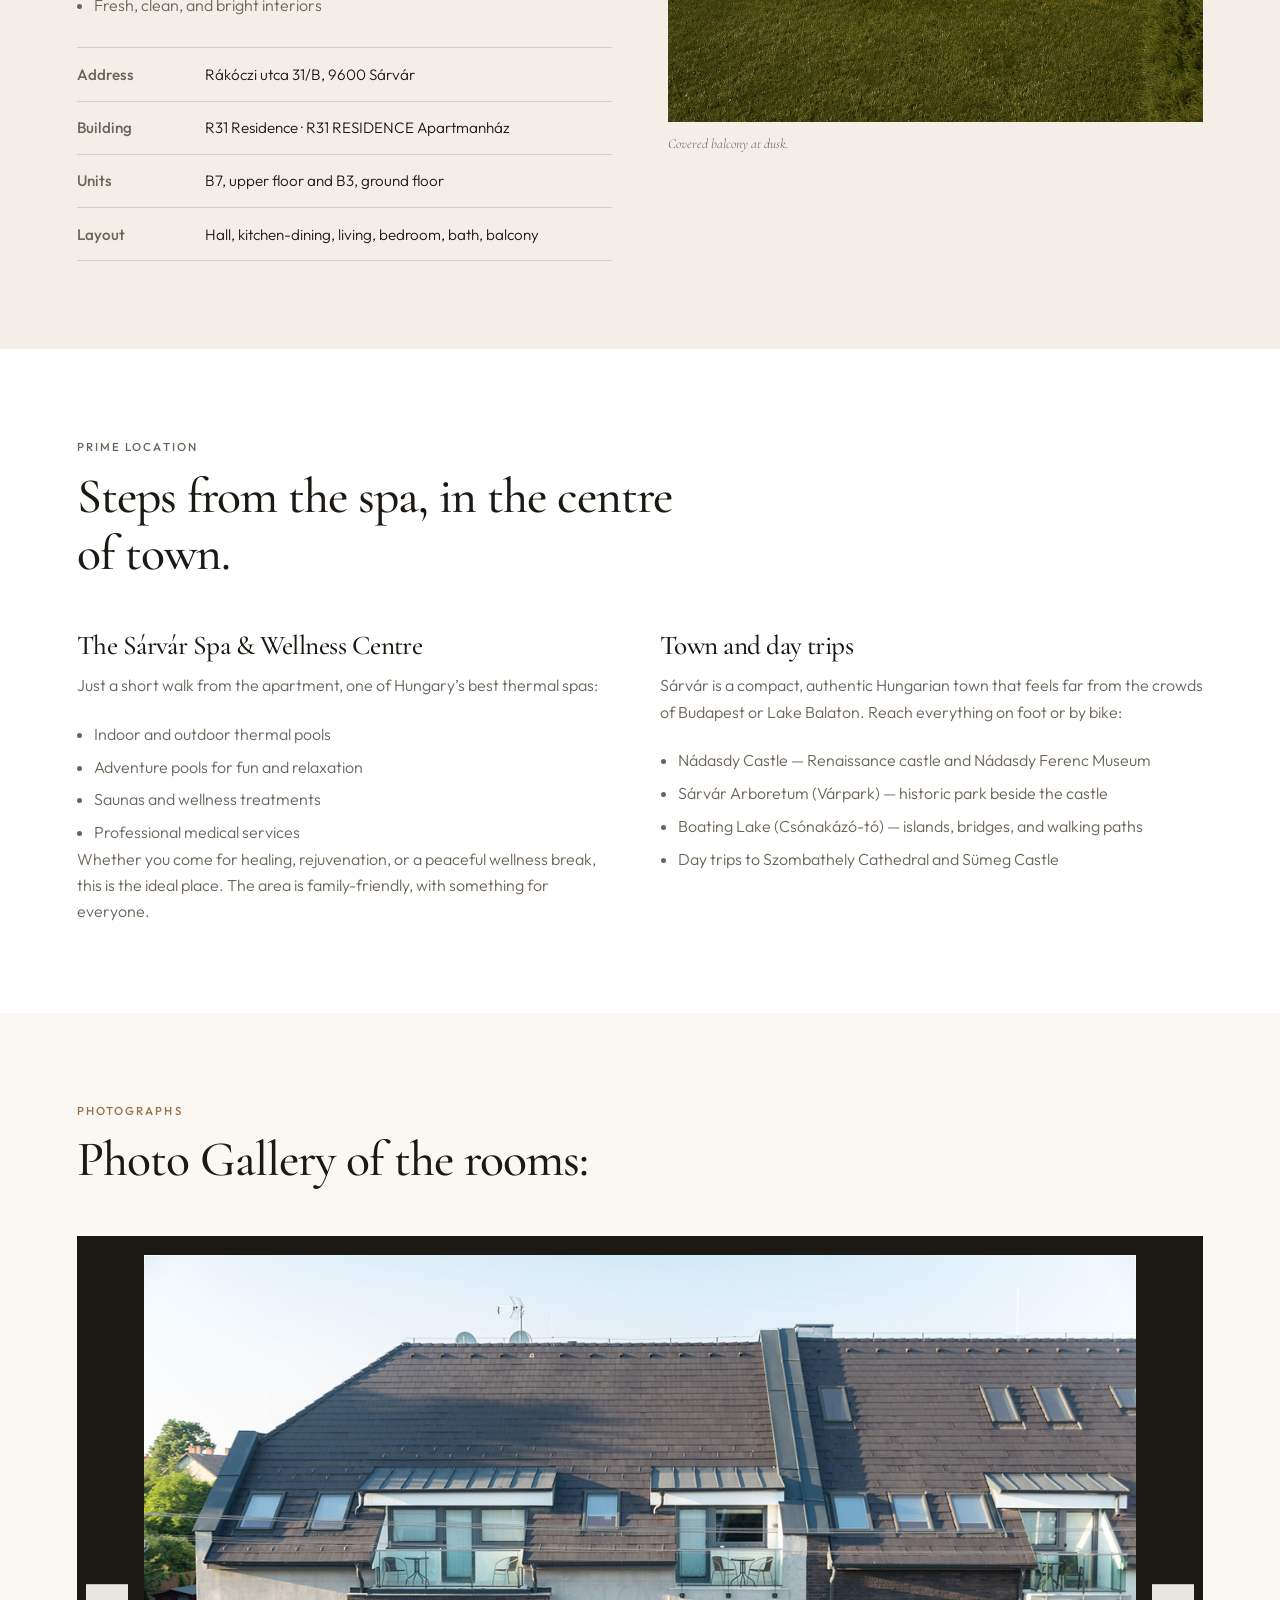
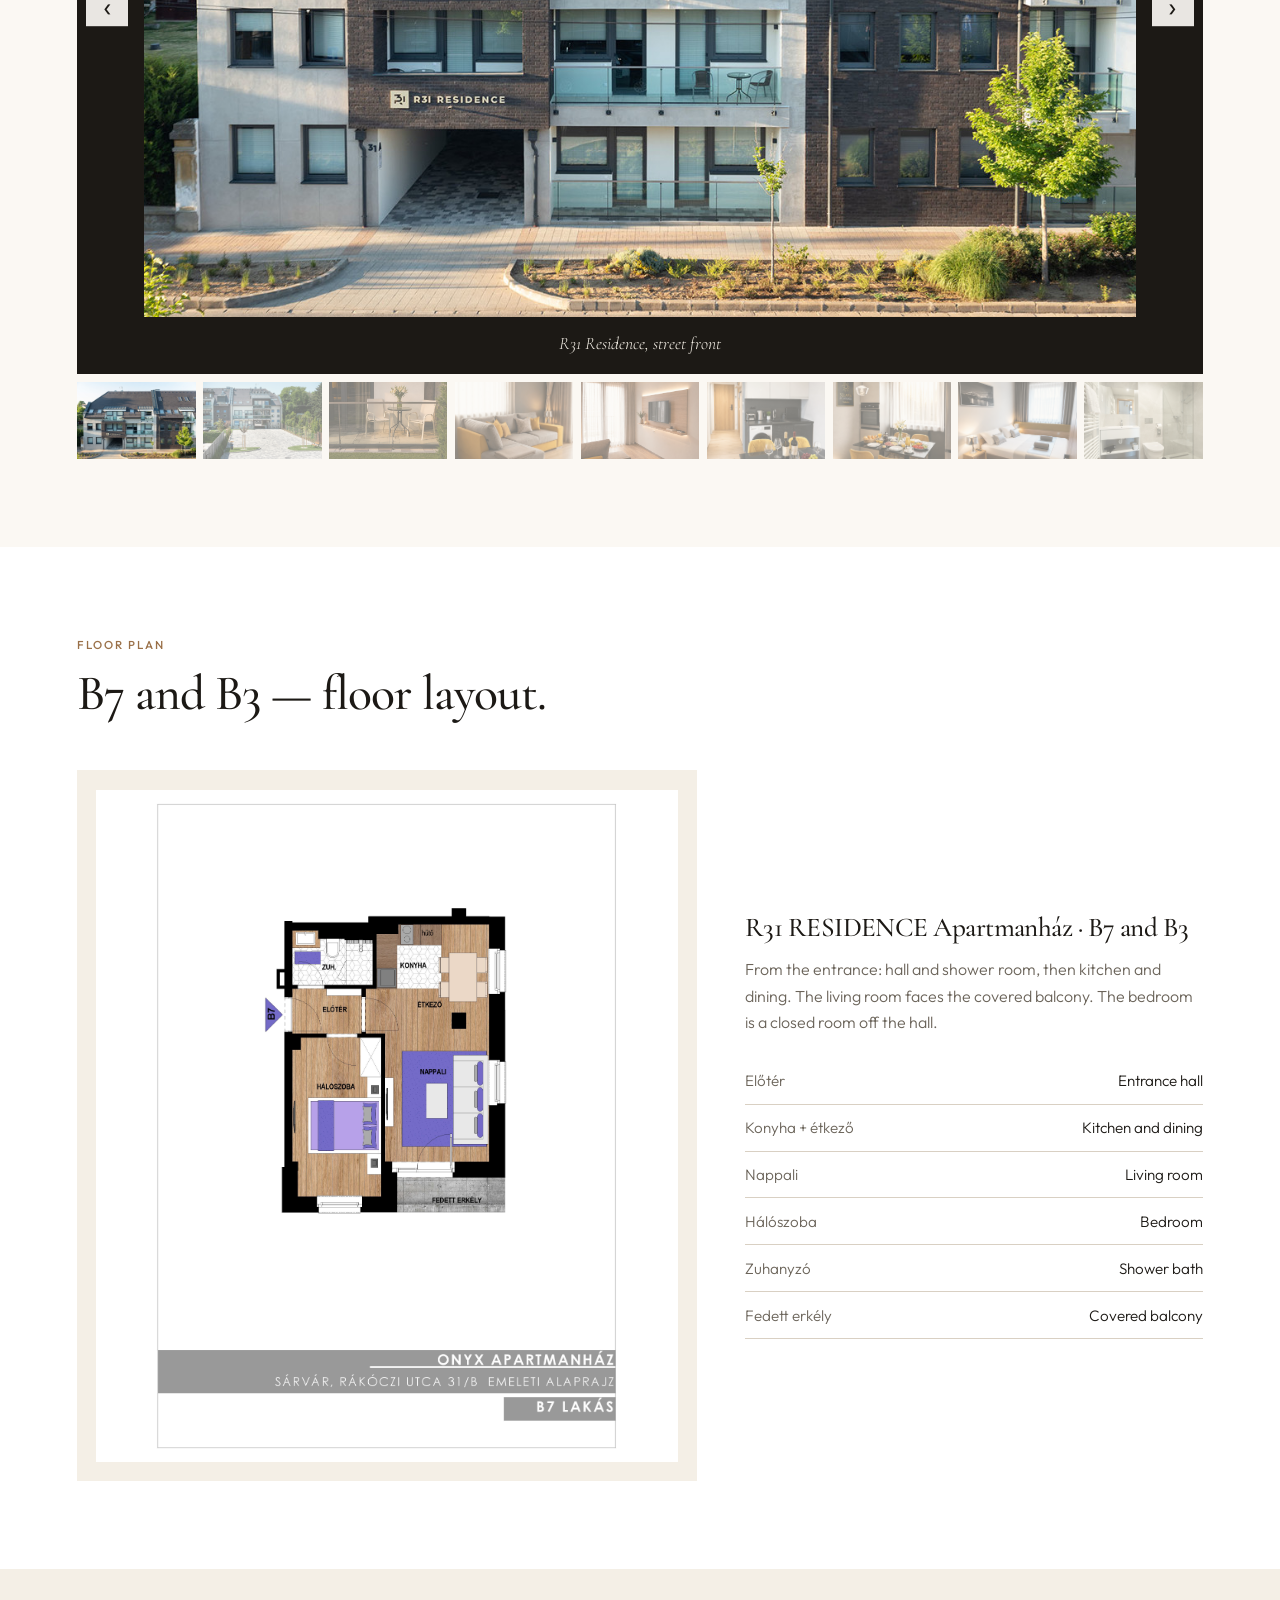
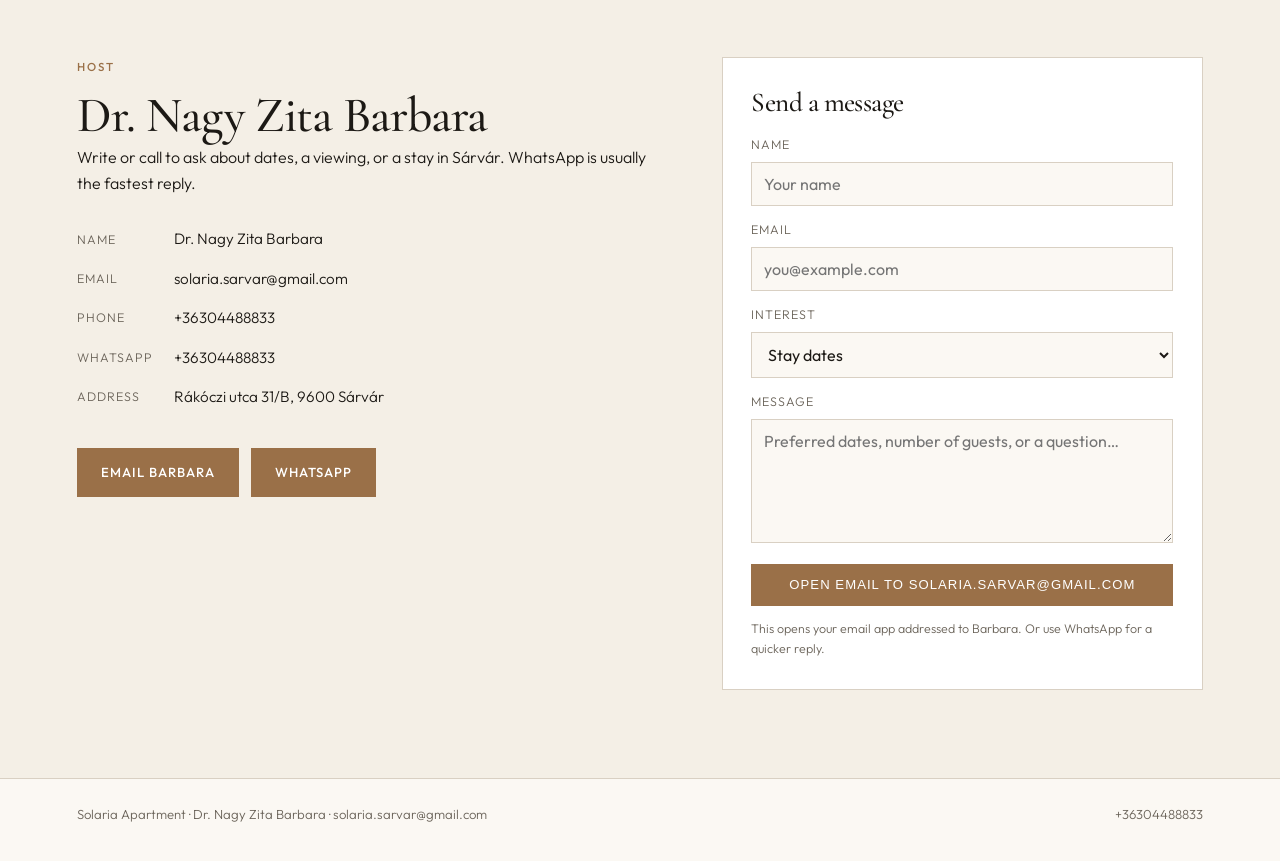
==== commit 24759c4b: "Add files via upload" ====
--- a/index.html
+++ b/index.html
@@ -134,15 +134,60 @@
       <input type="radio" name="gallery" id="g9" hidden>
 
       <div class="viewer">
-        <figure class="slide s1"><img src="images/exterior-facade.jpg" alt="Street facade of R31 Residence"><figcaption>R31 Residence, street front</figcaption></figure>
-        <figure class="slide s2"><img src="images/exterior-courtyard.jpg" alt="Inner courtyard and paved drive"><figcaption>Courtyard</figcaption></figure>
-        <figure class="slide s3"><img src="images/balcony.jpg" alt="Terrace table and chairs at sunset"><figcaption>Balcony</figcaption></figure>
-        <figure class="slide s4"><img src="images/living-sofa.jpg" alt="Mustard and grey corner sofa in the living room"><figcaption>Living room</figcaption></figure>
-        <figure class="slide s5"><img src="images/living-tv.jpg" alt="Living room television wall and balcony doors"><figcaption>Living room toward the balcony</figcaption></figure>
-        <figure class="slide s6"><img src="images/kitchen.jpg" alt="Kitchen counter, washer, and dining table"><figcaption>Kitchen</figcaption></figure>
-        <figure class="slide s7"><img src="images/dining.jpg" alt="Dining table set for breakfast beside the oven tower"><figcaption>Dining</figcaption></figure>
-        <figure class="slide s8"><img src="images/bedroom.jpg" alt="Bedroom with double bed and window"><figcaption>Bedroom</figcaption></figure>
-        <figure class="slide s9"><img src="images/bathroom.jpg" alt="Shower bathroom with marble-look tile"><figcaption>Bathroom</figcaption></figure>
+        <figure class="slide s1">
+          <img src="images/exterior-facade.jpg" alt="Street facade of R31 Residence">
+          <figcaption>R31 Residence, street front</figcaption>
+          <label class="nav-btn prev" for="g9" aria-label="Previous photo">‹</label>
+          <label class="nav-btn next" for="g2" aria-label="Next photo">›</label>
+        </figure>
+        <figure class="slide s2">
+          <img src="images/exterior-courtyard.jpg" alt="Inner courtyard and paved drive">
+          <figcaption>Courtyard</figcaption>
+          <label class="nav-btn prev" for="g1" aria-label="Previous photo">‹</label>
+          <label class="nav-btn next" for="g3" aria-label="Next photo">›</label>
+        </figure>
+        <figure class="slide s3">
+          <img src="images/balcony.jpg" alt="Terrace table and chairs at sunset">
+          <figcaption>Balcony</figcaption>
+          <label class="nav-btn prev" for="g2" aria-label="Previous photo">‹</label>
+          <label class="nav-btn next" for="g4" aria-label="Next photo">›</label>
+        </figure>
+        <figure class="slide s4">
+          <img src="images/living-sofa.jpg" alt="Mustard and grey corner sofa in the living room">
+          <figcaption>Living room</figcaption>
+          <label class="nav-btn prev" for="g3" aria-label="Previous photo">‹</label>
+          <label class="nav-btn next" for="g5" aria-label="Next photo">›</label>
+        </figure>
+        <figure class="slide s5">
+          <img src="images/living-tv.jpg" alt="Living room television wall and balcony doors">
+          <figcaption>Living room toward the balcony</figcaption>
+          <label class="nav-btn prev" for="g4" aria-label="Previous photo">‹</label>
+          <label class="nav-btn next" for="g6" aria-label="Next photo">›</label>
+        </figure>
+        <figure class="slide s6">
+          <img src="images/kitchen.jpg" alt="Kitchen counter, washer, and dining table">
+          <figcaption>Kitchen</figcaption>
+          <label class="nav-btn prev" for="g5" aria-label="Previous photo">‹</label>
+          <label class="nav-btn next" for="g7" aria-label="Next photo">›</label>
+        </figure>
+        <figure class="slide s7">
+          <img src="images/dining.jpg" alt="Dining table set for breakfast beside the oven tower">
+          <figcaption>Dining</figcaption>
+          <label class="nav-btn prev" for="g6" aria-label="Previous photo">‹</label>
+          <label class="nav-btn next" for="g8" aria-label="Next photo">›</label>
+        </figure>
+        <figure class="slide s8">
+          <img src="images/bedroom.jpg" alt="Bedroom with double bed and window">
+          <figcaption>Bedroom</figcaption>
+          <label class="nav-btn prev" for="g7" aria-label="Previous photo">‹</label>
+          <label class="nav-btn next" for="g9" aria-label="Next photo">›</label>
+        </figure>
+        <figure class="slide s9">
+          <img src="images/bathroom.jpg" alt="Shower bathroom with marble-look tile">
+          <figcaption>Bathroom</figcaption>
+          <label class="nav-btn prev" for="g8" aria-label="Previous photo">‹</label>
+          <label class="nav-btn next" for="g1" aria-label="Next photo">›</label>
+        </figure>
       </div>
 
       <div class="thumbs">
--- a/styles.css
+++ b/styles.css
@@ -333,30 +333,63 @@
 
 .gallery .viewer {
   position: relative;
-  background: #ebe4d8;
-  overflow: hidden;
+  background: #1c1915;
+  min-height: 28rem;
 }
 
 .gallery .slide {
   display: none;
+  position: relative;
+  margin: 0 auto;
+  padding: 1.2rem 4.2rem 1rem;
+  text-align: center;
 }
 
 .gallery .slide img {
-  width: 100%;
-  height: min(72vh, 52vw);
-  min-height: 18rem;
-  object-fit: cover;
+  width: auto;
+  height: auto;
+  max-width: 100%;
+  max-height: 82vh;
+  margin: 0 auto;
+  object-fit: contain;
 }
 
 .gallery .slide figcaption {
-  position: absolute;
-  left: 1.2rem;
-  bottom: 1.2rem;
-  color: #fff;
+  margin-top: 0.75rem;
+  color: #f4efe6;
   font-family: "Cormorant Garamond", serif;
   font-style: italic;
   font-size: 1.1rem;
-  text-shadow: 0 1px 8px rgba(0, 0, 0, 0.45);
+}
+
+.nav-btn {
+  position: absolute;
+  top: 50%;
+  transform: translateY(-50%);
+  z-index: 2;
+  width: 2.6rem;
+  height: 2.6rem;
+  display: flex;
+  align-items: center;
+  justify-content: center;
+  background: rgba(251, 248, 243, 0.92);
+  color: var(--ink);
+  font-size: 2rem;
+  line-height: 1;
+  cursor: pointer;
+  user-select: none;
+}
+
+.nav-btn:hover {
+  background: #fff;
+}
+
+.nav-btn.prev {
+  left: 0.6rem;
+}
+
+.nav-btn.next {
+  right: 0.6rem;
 }
 
 #g1:checked ~ .viewer .s1,
@@ -600,8 +633,20 @@
     height: 78vh;
   }
 
+  .gallery .slide {
+    padding: 0.8rem 3rem 0.8rem;
+  }
+
   .gallery .slide img {
-    height: 62vw;
+    max-height: 70vh;
+    width: auto;
+    height: auto;
+  }
+
+  .nav-btn {
+    width: 2.2rem;
+    height: 2.2rem;
+    font-size: 1.7rem;
   }
 
   .thumbs {
